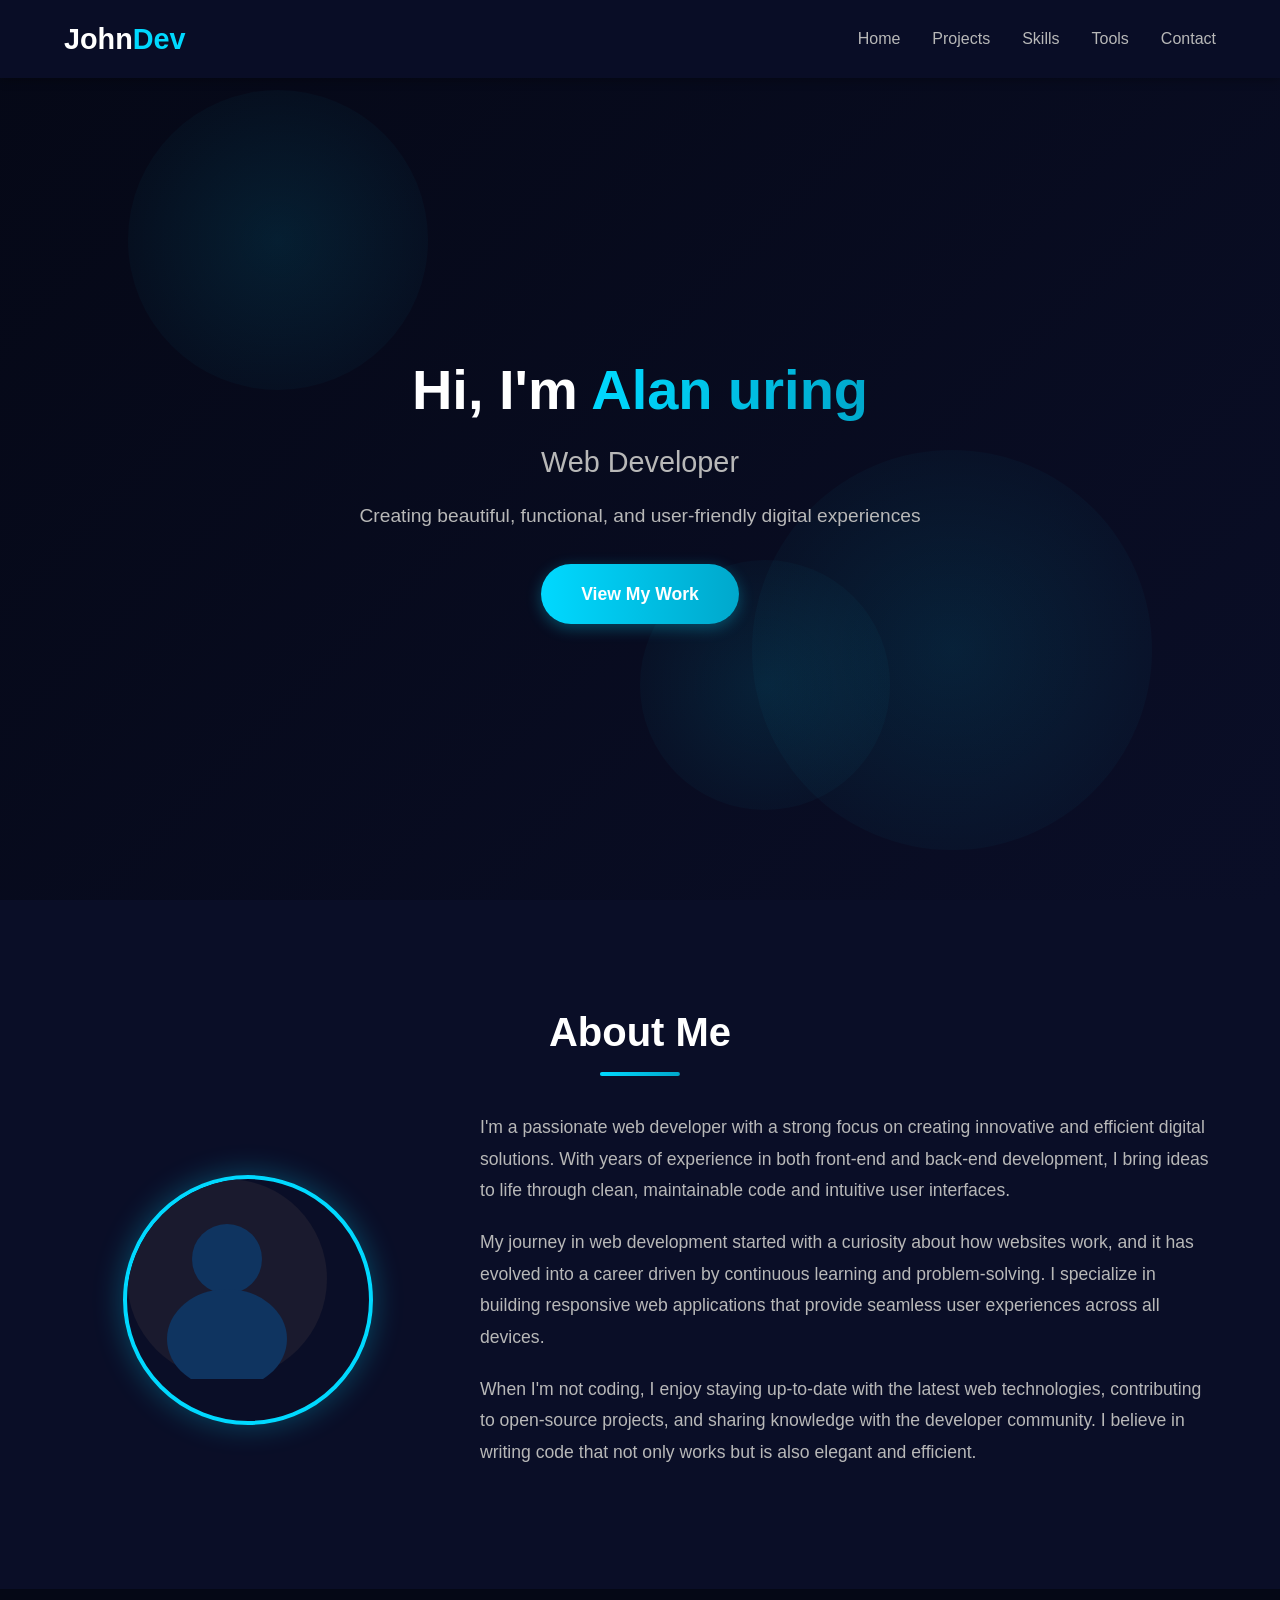
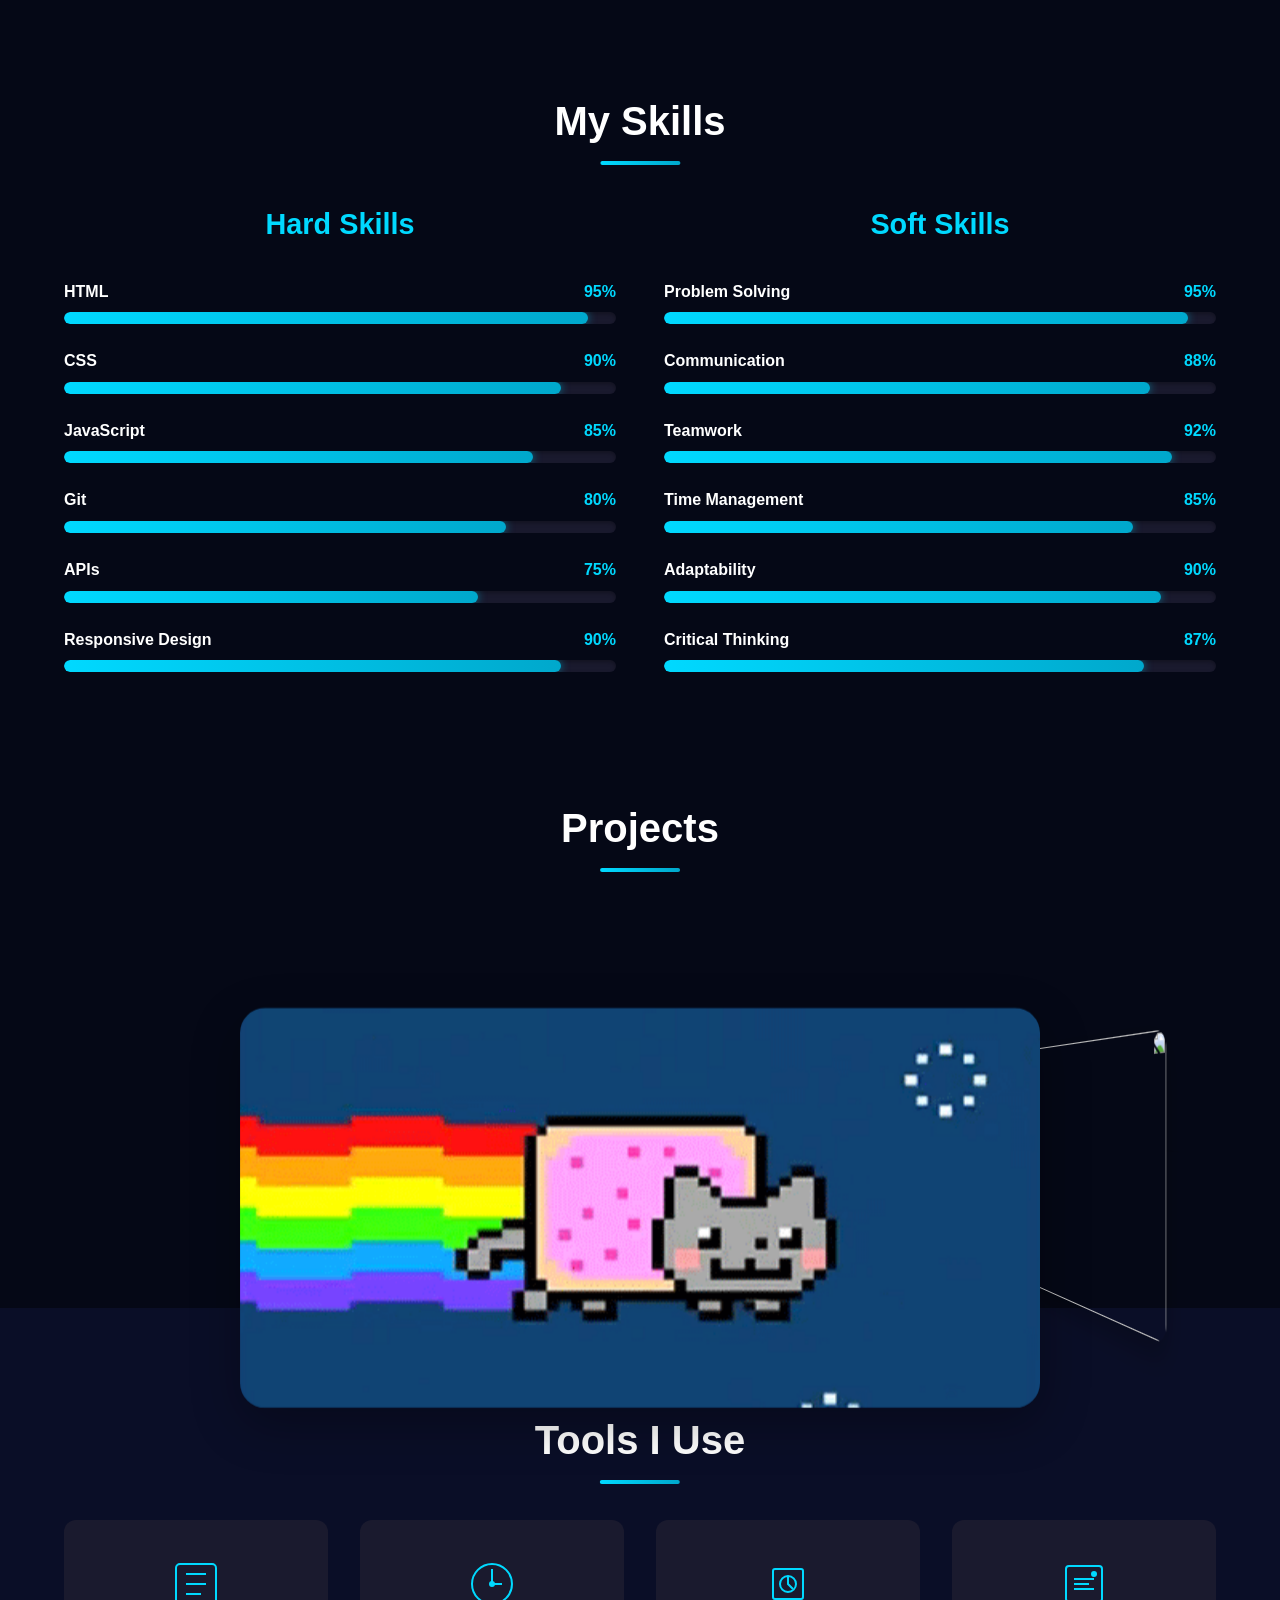
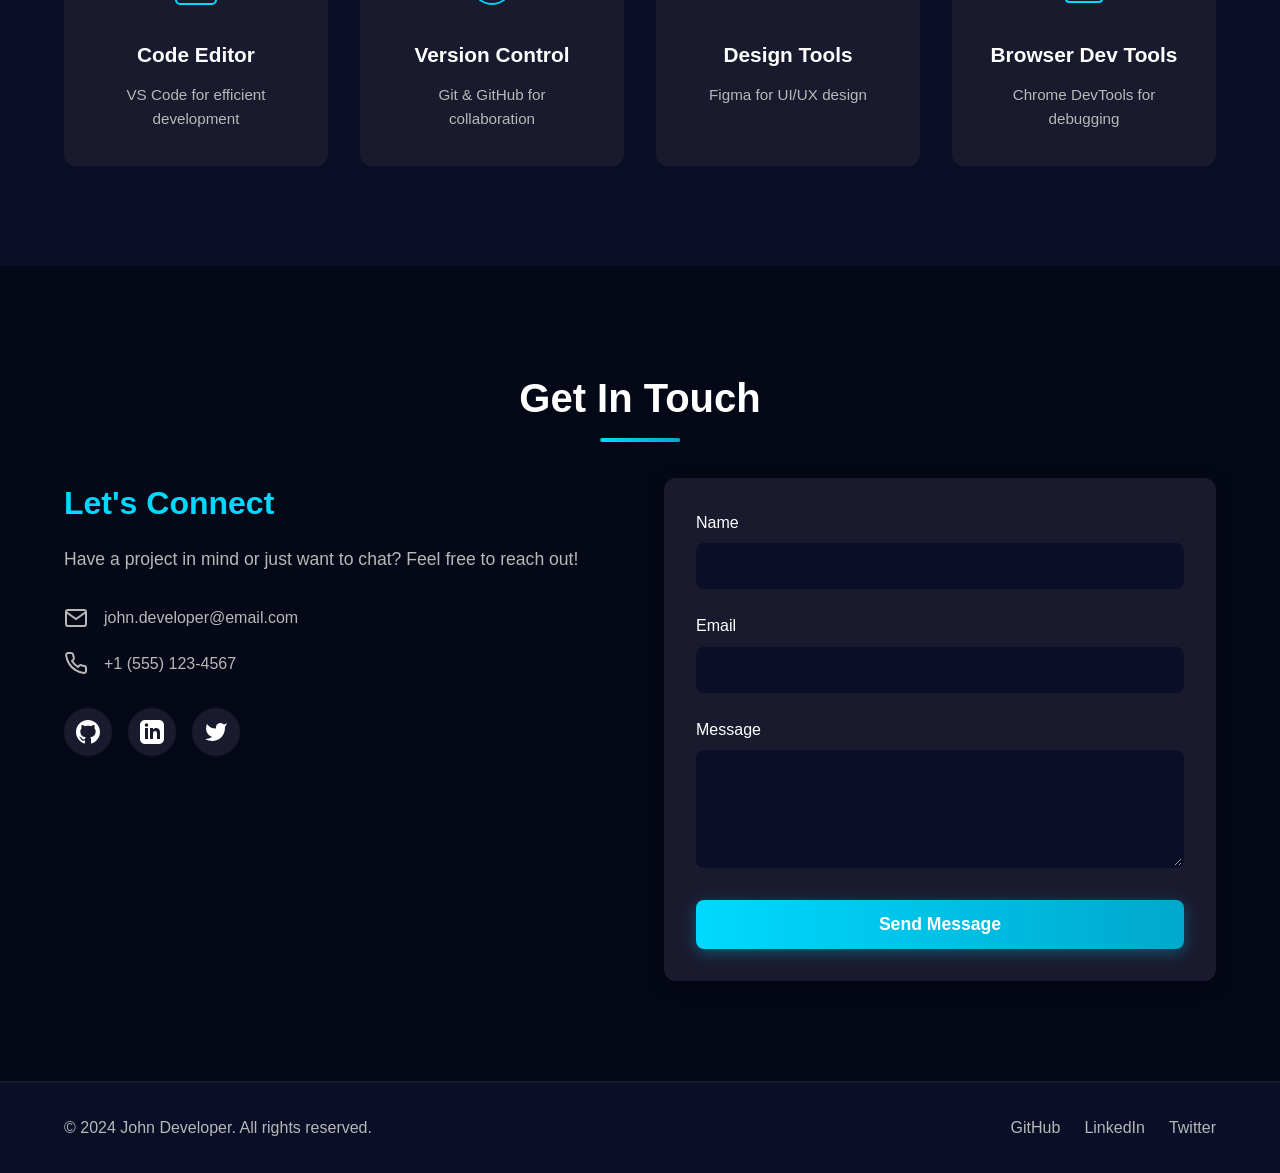
==== index.html @ 36e9c0d0 "delete section" ====
<!doctype html>
<html lang="en">
  <head>
    <meta charset="UTF-8" />
    <link rel="icon" type="image/svg+xml" href="/vite.svg" />
    <meta name="viewport" content="width=device-width, initial-scale=1.0" />
    <title>John Developer - Portfolio</title>
    <link rel="stylesheet" href="style.css" />
    <meta
      property="og:image"
      content="https://bolt.new/static/og_default.png"
    />
    <meta name="twitter:card" content="summary_large_image" />
    <meta
      name="twitter:image"
      content="https://bolt.new/static/og_default.png"
    />
  </head>
  <body>
    <!-- Navigation Bar -->
    <nav class="navbar" id="navbar">
      <div class="nav-container">
        <div class="logo">
          <a href="#home">John<span>Dev</span></a>
        </div>
        <ul class="nav-menu">
          <li><a href="#home" class="nav-link">Home</a></li>
          <li><a href="#about" class="nav-link">Projects</a></li>
          <li><a href="#skills" class="nav-link">Skills</a></li>
          <li><a href="#tools" class="nav-link">Tools</a></li>
          <li><a href="#contact" class="nav-link">Contact</a></li>
        </ul>
        <div class="hamburger">
          <span></span>
          <span></span>
          <span></span>
        </div>
      </div>
    </nav>

    <!-- Hero Section -->
    <section id="home" class="hero">
      <div class="hero-container">
        <div class="hero-content">
          <h1 class="hero-title">
            Hi, I'm <span class="highlight">Alan uring</span>
          </h1>
          <p class="hero-subtitle">Web Developer</p>
          <p class="hero-description">
            Creating beautiful, functional, and user-friendly digital
            experiences
          </p>
          <a href="#skills" class="cta-button">View My Work</a>
        </div>
      </div>
      <div class="animated-bg">
        <div class="circle circle-1"></div>
        <div class="circle circle-2"></div>
        <div class="circle circle-3"></div>
      </div>
    </section>

    <!-- About Me Section -->
    <section id="about" class="about">
      <div class="container">
        <h2 class="section-title">About Me</h2>
        <div class="about-content">
          <div class="about-image">
            <div class="image-placeholder">
              <svg
                width="200"
                height="200"
                viewBox="0 0 200 200"
                fill="none"
                xmlns="http://www.w3.org/2000/svg"
              >
                <circle cx="100" cy="100" r="100" fill="#1a1a2e" />
                <circle cx="100" cy="80" r="35" fill="#0f3460" />
                <ellipse cx="100" cy="160" rx="60" ry="50" fill="#0f3460" />
              </svg>
            </div>
          </div>
          <div class="about-text">
            <p>
              I'm a passionate web developer with a strong focus on creating
              innovative and efficient digital solutions. With years of
              experience in both front-end and back-end development, I bring
              ideas to life through clean, maintainable code and intuitive user
              interfaces.
            </p>
            <p>
              My journey in web development started with a curiosity about how
              websites work, and it has evolved into a career driven by
              continuous learning and problem-solving. I specialize in building
              responsive web applications that provide seamless user experiences
              across all devices.
            </p>
            <p>
              When I'm not coding, I enjoy staying up-to-date with the latest
              web technologies, contributing to open-source projects, and
              sharing knowledge with the developer community. I believe in
              writing code that not only works but is also elegant and
              efficient.
            </p>
          </div>
        </div>
      </div>
    </section>

    <!-- Skills Section -->
    <section id="skills" class="skills">
      <div class="container">
        <h2 class="section-title">My Skills</h2>

        <div class="skills-grid">
          <!-- Hard Skills -->
          <div class="skills-category">
            <h3 class="category-title">Hard Skills</h3>
            <div class="skill-item">
              <div class="skill-header">
                <span class="skill-name">HTML</span>
                <span class="skill-percentage">95%</span>
              </div>
              <div class="skill-bar">
                <div class="skill-progress" data-progress="95"></div>
              </div>
            </div>
            <div class="skill-item">
              <div class="skill-header">
                <span class="skill-name">CSS</span>
                <span class="skill-percentage">90%</span>
              </div>
              <div class="skill-bar">
                <div class="skill-progress" data-progress="90"></div>
              </div>
            </div>
            <div class="skill-item">
              <div class="skill-header">
                <span class="skill-name">JavaScript</span>
                <span class="skill-percentage">85%</span>
              </div>
              <div class="skill-bar">
                <div class="skill-progress" data-progress="85"></div>
              </div>
            </div>
            <div class="skill-item">
              <div class="skill-header">
                <span class="skill-name">Git</span>
                <span class="skill-percentage">80%</span>
              </div>
              <div class="skill-bar">
                <div class="skill-progress" data-progress="80"></div>
              </div>
            </div>
            <div class="skill-item">
              <div class="skill-header">
                <span class="skill-name">APIs</span>
                <span class="skill-percentage">75%</span>
              </div>
              <div class="skill-bar">
                <div class="skill-progress" data-progress="75"></div>
              </div>
            </div>
            <div class="skill-item">
              <div class="skill-header">
                <span class="skill-name">Responsive Design</span>
                <span class="skill-percentage">90%</span>
              </div>
              <div class="skill-bar">
                <div class="skill-progress" data-progress="90"></div>
              </div>
            </div>
          </div>

          <!-- Soft Skills -->
          <div class="skills-category">
            <h3 class="category-title">Soft Skills</h3>
            <div class="skill-item">
              <div class="skill-header">
                <span class="skill-name">Problem Solving</span>
                <span class="skill-percentage">95%</span>
              </div>
              <div class="skill-bar">
                <div class="skill-progress" data-progress="95"></div>
              </div>
            </div>
            <div class="skill-item">
              <div class="skill-header">
                <span class="skill-name">Communication</span>
                <span class="skill-percentage">88%</span>
              </div>
              <div class="skill-bar">
                <div class="skill-progress" data-progress="88"></div>
              </div>
            </div>
            <div class="skill-item">
              <div class="skill-header">
                <span class="skill-name">Teamwork</span>
                <span class="skill-percentage">92%</span>
              </div>
              <div class="skill-bar">
                <div class="skill-progress" data-progress="92"></div>
              </div>
            </div>
            <div class="skill-item">
              <div class="skill-header">
                <span class="skill-name">Time Management</span>
                <span class="skill-percentage">85%</span>
              </div>
              <div class="skill-bar">
                <div class="skill-progress" data-progress="85"></div>
              </div>
            </div>
            <div class="skill-item">
              <div class="skill-header">
                <span class="skill-name">Adaptability</span>
                <span class="skill-percentage">90%</span>
              </div>
              <div class="skill-bar">
                <div class="skill-progress" data-progress="90"></div>
              </div>
            </div>
            <div class="skill-item">
              <div class="skill-header">
                <span class="skill-name">Critical Thinking</span>
                <span class="skill-percentage">87%</span>
              </div>
              <div class="skill-bar">
                <div class="skill-progress" data-progress="87"></div>
              </div>
            </div>
          </div>
        </div>
      </div>
    </section>

    <!-- Projects -->
    <h1 class="section-title">Projects</h1>

      <div class="slider-container">
        <div class="slider">
          <div class="slide">
            <img src="./gifs/nyan-cat.gif" alt="">
          </div>
          <div class="slide">
            <a href="./projects/asana/index.html">
              <img src="./gifs/project_2.gif" alt="">
            </a>

          </div>
        </div>
      </div>

    <!-- Tools Section -->
    <section id="tools" class="tools">
      <div class="container">
        <h2 class="section-title">Tools I Use</h2>
        <div class="tools-grid">
          <div class="tool-card">
            <div class="tool-icon">
              <svg
                width="60"
                height="60"
                viewBox="0 0 60 60"
                fill="none"
                xmlns="http://www.w3.org/2000/svg"
              >
                <rect
                  x="10"
                  y="10"
                  width="40"
                  height="40"
                  rx="4"
                  stroke="currentColor"
                  stroke-width="2"
                />
                <path
                  d="M20 20h20M20 30h20M20 40h15"
                  stroke="currentColor"
                  stroke-width="2"
                />
              </svg>
            </div>
            <h3 class="tool-name">Code Editor</h3>
            <p class="tool-description">VS Code for efficient development</p>
          </div>

          <div class="tool-card">
            <div class="tool-icon">
              <svg
                width="60"
                height="60"
                viewBox="0 0 60 60"
                fill="none"
                xmlns="http://www.w3.org/2000/svg"
              >
                <circle
                  cx="30"
                  cy="30"
                  r="20"
                  stroke="currentColor"
                  stroke-width="2"
                />
                <path
                  d="M30 15 L30 30 L40 30"
                  stroke="currentColor"
                  stroke-width="2"
                />
                <circle cx="30" cy="30" r="3" fill="currentColor" />
              </svg>
            </div>
            <h3 class="tool-name">Version Control</h3>
            <p class="tool-description">Git & GitHub for collaboration</p>
          </div>

          <div class="tool-card">
            <div class="tool-icon">
              <svg
                width="60"
                height="60"
                viewBox="0 0 60 60"
                fill="none"
                xmlns="http://www.w3.org/2000/svg"
              >
                <rect
                  x="15"
                  y="15"
                  width="30"
                  height="30"
                  rx="2"
                  stroke="currentColor"
                  stroke-width="2"
                />
                <circle
                  cx="30"
                  cy="30"
                  r="8"
                  stroke="currentColor"
                  stroke-width="2"
                />
                <path
                  d="M30 22 L30 30 L35 35"
                  stroke="currentColor"
                  stroke-width="2"
                />
              </svg>
            </div>
            <h3 class="tool-name">Design Tools</h3>
            <p class="tool-description">Figma for UI/UX design</p>
          </div>

          <div class="tool-card">
            <div class="tool-icon">
              <svg
                width="60"
                height="60"
                viewBox="0 0 60 60"
                fill="none"
                xmlns="http://www.w3.org/2000/svg"
              >
                <rect
                  x="12"
                  y="12"
                  width="36"
                  height="36"
                  rx="3"
                  stroke="currentColor"
                  stroke-width="2"
                />
                <path
                  d="M20 25h20M20 30h15M20 35h20"
                  stroke="currentColor"
                  stroke-width="2"
                />
                <circle cx="40" cy="20" r="3" fill="currentColor" />
              </svg>
            </div>
            <h3 class="tool-name">Browser Dev Tools</h3>
            <p class="tool-description">Chrome DevTools for debugging</p>
          </div>
        </div>
      </div>
    </section>

    <!-- Contact Section -->
    <section id="contact" class="contact">
      <div class="container">
        <h2 class="section-title">Get In Touch</h2>
        <div class="contact-content">
          <div class="contact-info">
            <h3>Let's Connect</h3>
            <p>
              Have a project in mind or just want to chat? Feel free to reach
              out!
            </p>
            <div class="contact-details">
              <div class="contact-item">
                <svg
                  width="24"
                  height="24"
                  viewBox="0 0 24 24"
                  fill="none"
                  stroke="currentColor"
                  stroke-width="2"
                >
                  <path
                    d="M4 4h16c1.1 0 2 .9 2 2v12c0 1.1-.9 2-2 2H4c-1.1 0-2-.9-2-2V6c0-1.1.9-2 2-2z"
                  />
                  <polyline points="22,6 12,13 2,6" />
                </svg>
                <span>john.developer@email.com</span>
              </div>
              <div class="contact-item">
                <svg
                  width="24"
                  height="24"
                  viewBox="0 0 24 24"
                  fill="none"
                  stroke="currentColor"
                  stroke-width="2"
                >
                  <path
                    d="M22 16.92v3a2 2 0 0 1-2.18 2 19.79 19.79 0 0 1-8.63-3.07 19.5 19.5 0 0 1-6-6 19.79 19.79 0 0 1-3.07-8.67A2 2 0 0 1 4.11 2h3a2 2 0 0 1 2 1.72 12.84 12.84 0 0 0 .7 2.81 2 2 0 0 1-.45 2.11L8.09 9.91a16 16 0 0 0 6 6l1.27-1.27a2 2 0 0 1 2.11-.45 12.84 12.84 0 0 0 2.81.7A2 2 0 0 1 22 16.92z"
                  />
                </svg>
                <span>+1 (555) 123-4567</span>
              </div>
            </div>
            <div class="social-links">
              <a href="#" class="social-link" aria-label="GitHub">
                <svg
                  width="24"
                  height="24"
                  viewBox="0 0 24 24"
                  fill="currentColor"
                >
                  <path
                    d="M12 0c-6.626 0-12 5.373-12 12 0 5.302 3.438 9.8 8.207 11.387.599.111.793-.261.793-.577v-2.234c-3.338.726-4.033-1.416-4.033-1.416-.546-1.387-1.333-1.756-1.333-1.756-1.089-.745.083-.729.083-.729 1.205.084 1.839 1.237 1.839 1.237 1.07 1.834 2.807 1.304 3.492.997.107-.775.418-1.305.762-1.604-2.665-.305-5.467-1.334-5.467-5.931 0-1.311.469-2.381 1.236-3.221-.124-.303-.535-1.524.117-3.176 0 0 1.008-.322 3.301 1.23.957-.266 1.983-.399 3.003-.404 1.02.005 2.047.138 3.006.404 2.291-1.552 3.297-1.23 3.297-1.23.653 1.653.242 2.874.118 3.176.77.84 1.235 1.911 1.235 3.221 0 4.609-2.807 5.624-5.479 5.921.43.372.823 1.102.823 2.222v3.293c0 .319.192.694.801.576 4.765-1.589 8.199-6.086 8.199-11.386 0-6.627-5.373-12-12-12z"
                  />
                </svg>
              </a>
              <a href="#" class="social-link" aria-label="LinkedIn">
                <svg
                  width="24"
                  height="24"
                  viewBox="0 0 24 24"
                  fill="currentColor"
                >
                  <path
                    d="M19 0h-14c-2.761 0-5 2.239-5 5v14c0 2.761 2.239 5 5 5h14c2.762 0 5-2.239 5-5v-14c0-2.761-2.238-5-5-5zm-11 19h-3v-11h3v11zm-1.5-12.268c-.966 0-1.75-.79-1.75-1.764s.784-1.764 1.75-1.764 1.75.79 1.75 1.764-.783 1.764-1.75 1.764zm13.5 12.268h-3v-5.604c0-3.368-4-3.113-4 0v5.604h-3v-11h3v1.765c1.396-2.586 7-2.777 7 2.476v6.759z"
                  />
                </svg>
              </a>
              <a href="#" class="social-link" aria-label="Twitter">
                <svg
                  width="24"
                  height="24"
                  viewBox="0 0 24 24"
                  fill="currentColor"
                >
                  <path
                    d="M23 3a10.9 10.9 0 01-3.14 1.53 4.48 4.48 0 00-7.86 3v1A10.66 10.66 0 013 4s-4 9 5 13a11.64 11.64 0 01-7 2c9 5 20 0 20-11.5a4.5 4.5 0 00-.08-.83A7.72 7.72 0 0023 3z"
                  />
                </svg>
              </a>
            </div>
          </div>

          <form class="contact-form" id="contactForm">
            <div class="form-group">
              <label for="name">Name</label>
              <input type="text" id="name" name="name" required />
            </div>
            <div class="form-group">
              <label for="email">Email</label>
              <input type="email" id="email" name="email" required />
            </div>
            <div class="form-group">
              <label for="message">Message</label>
              <textarea
                id="message"
                name="message"
                rows="5"
                required
              ></textarea>
            </div>
            <button type="submit" class="submit-button">Send Message</button>
            <div class="form-message" id="formMessage"></div>
          </form>
        </div>
      </div>
    </section>

    <!-- Footer -->
    <footer class="footer">
      <div class="container">
        <div class="footer-content">
          <p class="copyright">
            &copy; 2024 John Developer. All rights reserved.
          </p>
          <div class="footer-links">
            <a href="#" class="footer-link">GitHub</a>
            <a href="#" class="footer-link">LinkedIn</a>
            <a href="#" class="footer-link">Twitter</a>
          </div>
        </div>
      </div>
    </footer>

    <script type="module" src="./main.js"></script>
  </body>
</html>
---- style.css ----
/* CSS Variables for consistent theming */
:root {
  --primary-color: #00d9ff;
  --secondary-color: #00a8cc;
  --accent-color: #0bc9de;
  --bg-dark: #0a0e27;
  --bg-darker: #050816;
  --bg-light: #1a1a2e;
  --text-primary: #ffffff;
  --text-secondary: #b8b8b8;
  --transition: all 0.3s ease;
}

/* Global Reset and Base Styles */
* {
  margin: 0;
  padding: 0;
  box-sizing: border-box;
}

html {
  scroll-behavior: smooth;
}

body {
  font-family: 'Segoe UI', Tahoma, Geneva, Verdana, sans-serif;
  line-height: 1.6;
  color: var(--text-primary);
  background-color: var(--bg-darker);
  overflow-x: hidden;
}

/* Container for consistent width */
.container {
  max-width: 1200px;
  margin: 0 auto;
  padding: 0 24px;
}

/* Section Title Styling */
.section-title {
  font-size: 2.5rem;
  text-align: center;
  margin-bottom: 48px;
  color: var(--text-primary);
  position: relative;
  display: inline-block;
  left: 50%;
  transform: translateX(-50%);
}

.section-title::after {
  content: '';
  position: absolute;
  bottom: -12px;
  left: 50%;
  transform: translateX(-50%);
  width: 80px;
  height: 4px;
  background: linear-gradient(90deg, var(--primary-color), var(--secondary-color));
  border-radius: 2px;
}

/* Navigation Bar */
.navbar {
  position: fixed;
  top: 0;
  width: 100%;
  background-color: rgba(10, 14, 39, 0.95);
  backdrop-filter: blur(10px);
  z-index: 1000;
  padding: 16px 0;
  transition: var(--transition);
  box-shadow: 0 2px 10px rgba(0, 0, 0, 0.3);
}

.nav-container {
  max-width: 1200px;
  margin: 0 auto;
  padding: 0 24px;
  display: flex;
  justify-content: space-between;
  align-items: center;
}

.logo a {
  font-size: 1.8rem;
  font-weight: 700;
  color: var(--text-primary);
  text-decoration: none;
  transition: var(--transition);
}

.logo span {
  color: var(--primary-color);
}

.logo a:hover {
  color: var(--primary-color);
}

.nav-menu {
  display: flex;
  list-style: none;
  gap: 32px;
}

.nav-link {
  color: var(--text-secondary);
  text-decoration: none;
  font-weight: 500;
  transition: var(--transition);
  position: relative;
}

.nav-link::after {
  content: '';
  position: absolute;
  bottom: -4px;
  left: 0;
  width: 0;
  height: 2px;
  background: var(--primary-color);
  transition: width 0.3s ease;
}

.nav-link:hover {
  color: var(--primary-color);
}

.nav-link:hover::after {
  width: 100%;
}

/* Hamburger Menu */
.hamburger {
  display: none;
  flex-direction: column;
  cursor: pointer;
  gap: 4px;
}

.hamburger span {
  width: 25px;
  height: 3px;
  background: var(--text-primary);
  transition: var(--transition);
  border-radius: 2px;
}

/* Hero Section */
.hero {
  min-height: 100vh;
  display: flex;
  align-items: center;
  justify-content: center;
  position: relative;
  overflow: hidden;
  background: linear-gradient(135deg, var(--bg-darker) 0%, var(--bg-dark) 100%);
  padding-top: 80px;
}

.hero-container {
  max-width: 1200px;
  margin: 0 auto;
  padding: 0 24px;
  position: relative;
  z-index: 2;
}

.hero-content {
  text-align: center;
  animation: fadeInUp 1s ease;
}

.hero-title {
  font-size: 3.5rem;
  margin-bottom: 16px;
  font-weight: 700;
  line-height: 1.2;
}

.highlight {
  background: linear-gradient(90deg, var(--primary-color), var(--secondary-color));
  -webkit-background-clip: text;
  -webkit-text-fill-color: transparent;
  background-clip: text;
}

.hero-subtitle {
  font-size: 1.8rem;
  color: var(--text-secondary);
  margin-bottom: 16px;
  font-weight: 400;
}

.hero-description {
  font-size: 1.2rem;
  color: var(--text-secondary);
  margin-bottom: 32px;
  max-width: 600px;
  margin-left: auto;
  margin-right: auto;
}

.cta-button {
  display: inline-block;
  padding: 16px 40px;
  background: linear-gradient(90deg, var(--primary-color), var(--secondary-color));
  color: var(--text-primary);
  text-decoration: none;
  border-radius: 50px;
  font-weight: 600;
  font-size: 1.1rem;
  transition: var(--transition);
  box-shadow: 0 4px 15px rgba(0, 217, 255, 0.3);
}

.cta-button:hover {
  transform: translateY(-3px);
  box-shadow: 0 6px 20px rgba(0, 217, 255, 0.5);
}

/* Animated Background Circles */
.animated-bg {
  position: absolute;
  width: 100%;
  height: 100%;
  top: 0;
  left: 0;
  z-index: 1;
  overflow: hidden;
}

.circle {
  position: absolute;
  border-radius: 50%;
  background: radial-gradient(circle, rgba(0, 217, 255, 0.1), transparent);
  animation: float 20s infinite;
}

.circle-1 {
  width: 300px;
  height: 300px;
  top: 10%;
  left: 10%;
  animation-delay: 0s;
}

.circle-2 {
  width: 400px;
  height: 400px;
  top: 50%;
  right: 10%;
  animation-delay: 5s;
}

.circle-3 {
  width: 250px;
  height: 250px;
  bottom: 10%;
  left: 50%;
  animation-delay: 10s;
}

@keyframes float {
  0%, 100% {
    transform: translate(0, 0) scale(1);
  }
  33% {
    transform: translate(30px, -30px) scale(1.1);
  }
  66% {
    transform: translate(-20px, 20px) scale(0.9);
  }
}

@keyframes fadeInUp {
  from {
    opacity: 0;
    transform: translateY(30px);
  }
  to {
    opacity: 1;
    transform: translateY(0);
  }
}

/* About Section */
.about {
  padding: 100px 0;
  background-color: var(--bg-dark);
}

.about-content {
  display: grid;
  grid-template-columns: 1fr 2fr;
  gap: 48px;
  align-items: center;
}

.about-image {
  display: flex;
  justify-content: center;
}

.image-placeholder {
  width: 250px;
  height: 250px;
  border-radius: 50%;
  overflow: hidden;
  border: 4px solid var(--primary-color);
  box-shadow: 0 0 30px rgba(0, 217, 255, 0.3);
  transition: var(--transition);
}

.image-placeholder:hover {
  transform: scale(1.05);
  box-shadow: 0 0 40px rgba(0, 217, 255, 0.5);
}

.about-text p {
  margin-bottom: 20px;
  font-size: 1.1rem;
  color: var(--text-secondary);
  line-height: 1.8;
}

/* Skills Section */
.skills {
  padding: 100px 0;
  background-color: var(--bg-darker);
}

.skills-grid {
  display: grid;
  grid-template-columns: repeat(2, 1fr);
  gap: 48px;
}

.category-title {
  font-size: 1.8rem;
  margin-bottom: 32px;
  color: var(--primary-color);
  text-align: center;
}

.skill-item {
  margin-bottom: 24px;
}

.skill-header {
  display: flex;
  justify-content: space-between;
  margin-bottom: 8px;
}

.skill-name {
  font-weight: 600;
  color: var(--text-primary);
}

.skill-percentage {
  color: var(--primary-color);
  font-weight: 600;
}

.skill-bar {
  width: 100%;
  height: 12px;
  background-color: var(--bg-light);
  border-radius: 10px;
  overflow: hidden;
  box-shadow: inset 0 2px 4px rgba(0, 0, 0, 0.3);
}

.skill-progress {
  height: 100%;
  background: linear-gradient(90deg, var(--primary-color), var(--secondary-color));
  border-radius: 10px;
  width: 0;
  transition: width 1.5s ease;
  box-shadow: 0 0 10px rgba(0, 217, 255, 0.5);
}

/* Tools Section */
.tools {
  padding: 100px 0;
  background-color: var(--bg-dark);
}

.tools-grid {
  display: grid;
  grid-template-columns: repeat(auto-fit, minmax(250px, 1fr));
  gap: 32px;
}

.tool-card {
  background-color: var(--bg-light);
  padding: 32px;
  border-radius: 12px;
  text-align: center;
  transition: var(--transition);
  border: 2px solid transparent;
  cursor: pointer;
}

.tool-card:hover {
  transform: translateY(-10px);
  border-color: var(--primary-color);
  box-shadow: 0 10px 30px rgba(0, 217, 255, 0.3);
}

.tool-icon {
  color: var(--primary-color);
  margin-bottom: 16px;
  transition: var(--transition);
}

.tool-card:hover .tool-icon {
  transform: scale(1.2);
}

.tool-name {
  font-size: 1.3rem;
  margin-bottom: 12px;
  color: var(--text-primary);
}

.tool-description {
  color: var(--text-secondary);
  font-size: 0.95rem;
}

/* Contact Section */
.contact {
  padding: 100px 0;
  background-color: var(--bg-darker);
}

.contact-content {
  display: grid;
  grid-template-columns: 1fr 1fr;
  gap: 48px;
}

.contact-info h3 {
  font-size: 2rem;
  margin-bottom: 16px;
  color: var(--primary-color);
}

.contact-info > p {
  color: var(--text-secondary);
  margin-bottom: 32px;
  font-size: 1.1rem;
}

.contact-details {
  margin-bottom: 32px;
}

.contact-item {
  display: flex;
  align-items: center;
  gap: 16px;
  margin-bottom: 20px;
  color: var(--text-secondary);
}

.contact-item svg {
  flex-shrink: 0;
}

.social-links {
  display: flex;
  gap: 16px;
}

.social-link {
  width: 48px;
  height: 48px;
  border-radius: 50%;
  background-color: var(--bg-light);
  display: flex;
  align-items: center;
  justify-content: center;
  transition: var(--transition);
  color: var(--text-primary);
}

.social-link:hover {
  background-color: var(--primary-color);
  transform: translateY(-3px);
  box-shadow: 0 5px 15px rgba(0, 217, 255, 0.4);
}

/* Contact Form */
.contact-form {
  background-color: var(--bg-light);
  padding: 32px;
  border-radius: 12px;
  box-shadow: 0 4px 20px rgba(0, 0, 0, 0.3);
}

.form-group {
  margin-bottom: 24px;
}

.form-group label {
  display: block;
  margin-bottom: 8px;
  color: var(--text-primary);
  font-weight: 500;
}

.form-group input,
.form-group textarea {
  width: 100%;
  padding: 12px 16px;
  background-color: var(--bg-dark);
  border: 2px solid transparent;
  border-radius: 8px;
  color: var(--text-primary);
  font-size: 1rem;
  font-family: inherit;
  transition: var(--transition);
}

.form-group input:focus,
.form-group textarea:focus {
  outline: none;
  border-color: var(--primary-color);
  box-shadow: 0 0 10px rgba(0, 217, 255, 0.3);
}

.submit-button {
  width: 100%;
  padding: 14px;
  background: linear-gradient(90deg, var(--primary-color), var(--secondary-color));
  color: var(--text-primary);
  border: none;
  border-radius: 8px;
  font-size: 1.1rem;
  font-weight: 600;
  cursor: pointer;
  transition: var(--transition);
  box-shadow: 0 4px 15px rgba(0, 217, 255, 0.3);
}

.submit-button:hover {
  transform: translateY(-2px);
  box-shadow: 0 6px 20px rgba(0, 217, 255, 0.5);
}

.form-message {
  margin-top: 16px;
  padding: 12px;
  border-radius: 8px;
  text-align: center;
  font-weight: 500;
  display: none;
}

.form-message.success {
  background-color: rgba(0, 255, 136, 0.1);
  color: #00ff88;
  border: 1px solid #00ff88;
  display: block;
}

.form-message.error {
  background-color: rgba(255, 68, 68, 0.1);
  color: #ff4444;
  border: 1px solid #ff4444;
  display: block;
}

/* Footer */
.footer {
  background-color: var(--bg-dark);
  padding: 32px 0;
  border-top: 2px solid var(--bg-light);
}

.footer-content {
  display: flex;
  justify-content: space-between;
  align-items: center;
  flex-wrap: wrap;
  gap: 16px;
}

.copyright {
  color: var(--text-secondary);
}

.footer-links {
  display: flex;
  gap: 24px;
}

.footer-link {
  color: var(--text-secondary);
  text-decoration: none;
  transition: var(--transition);
}

.footer-link:hover {
  color: var(--primary-color);
}

/* Scroll Animations */
.fade-in {
  opacity: 0;
  transform: translateY(30px);
  transition: opacity 0.6s ease, transform 0.6s ease;
}

.fade-in.visible {
  opacity: 1;
  transform: translateY(0);
}

/* Responsive Design */
@media (max-width: 768px) {
  .hamburger {
    display: flex;
  }

  .nav-menu {
    position: fixed;
    left: -100%;
    top: 72px;
    flex-direction: column;
    background-color: var(--bg-dark);
    width: 100%;
    text-align: center;
    transition: 0.3s;
    box-shadow: 0 10px 27px rgba(0, 0, 0, 0.5);
    padding: 24px 0;
  }

  .nav-menu.active {
    left: 0;
  }

  .hamburger.active span:nth-child(1) {
    transform: rotate(45deg) translate(5px, 5px);
  }

  .hamburger.active span:nth-child(2) {
    opacity: 0;
  }

  .hamburger.active span:nth-child(3) {
    transform: rotate(-45deg) translate(7px, -6px);
  }

  .hero-title {
    font-size: 2.5rem;
  }

  .hero-subtitle {
    font-size: 1.4rem;
  }

  .hero-description {
    font-size: 1rem;
  }

  .section-title {
    font-size: 2rem;
  }

  .about-content {
    grid-template-columns: 1fr;
    text-align: center;
  }

  .skills-grid {
    grid-template-columns: 1fr;
  }

  .contact-content {
    grid-template-columns: 1fr;
  }

  .footer-content {
    flex-direction: column;
    text-align: center;
  }

  .tools-grid {
    grid-template-columns: 1fr;
  }
}

@media (max-width: 480px) {
  .hero-title {
    font-size: 2rem;
  }

  .hero-subtitle {
    font-size: 1.2rem;
  }

  .cta-button {
    padding: 12px 32px;
    font-size: 1rem;
  }

  .section-title {
    font-size: 1.8rem;
  }

  .image-placeholder {
    width: 200px;
    height: 200px;
  }
}

/* projects */

.slider-container { 
  position: relative;
  width: 800px; 
  height: 400px;
  perspective: 1000px;
  margin: 0 auto;
  padding-top: 100px;
  z-index: 1;
}

.slider {
  position: absolute;
  width: 100%;
  height: 100%;
  transform-style: preserve-3d;
  animation: rotate 40s infinite linear;
}

.slide {
  position: absolute;
  width: 60%;
  height: 60%;
  left: 20%;
  top: 10%;
  border-radius: 15px;
  overflow: hidden;
  cursor: pointer;
  box-shadow: 0 10px 30px rgba(0, 0, 0, 0.3);
  transform-style: preserve-3d;
  transition: transform 1s;
}

.slide img {
  width: 100%;
  height: 100%;
  object-fit: cover;
}

.slide:nth-child(1) { transform: rotateY(0deg) translateZ(400px);}
.slide:nth-child(2) { transform: rotateY(90deg) translateZ(400px);}
.slide:nth-child(3) { transform: rotateY(180deg) translateZ(400px);}
.slide:nth-child(4) { transform: rotateY(270deg) translateZ(400px);}

@keyframes rotate {
  0% { transform: rotateY(0deg);}
  25% { transform: rotateY(90deg);}
  50% { transform: rotateY(180deg);}
  75% { transform: rotateY(270deg);}
  100% { transform: rotateY(360deg);}
}

.slider-container:hover .slider {
  animation-play-state: paused;
}
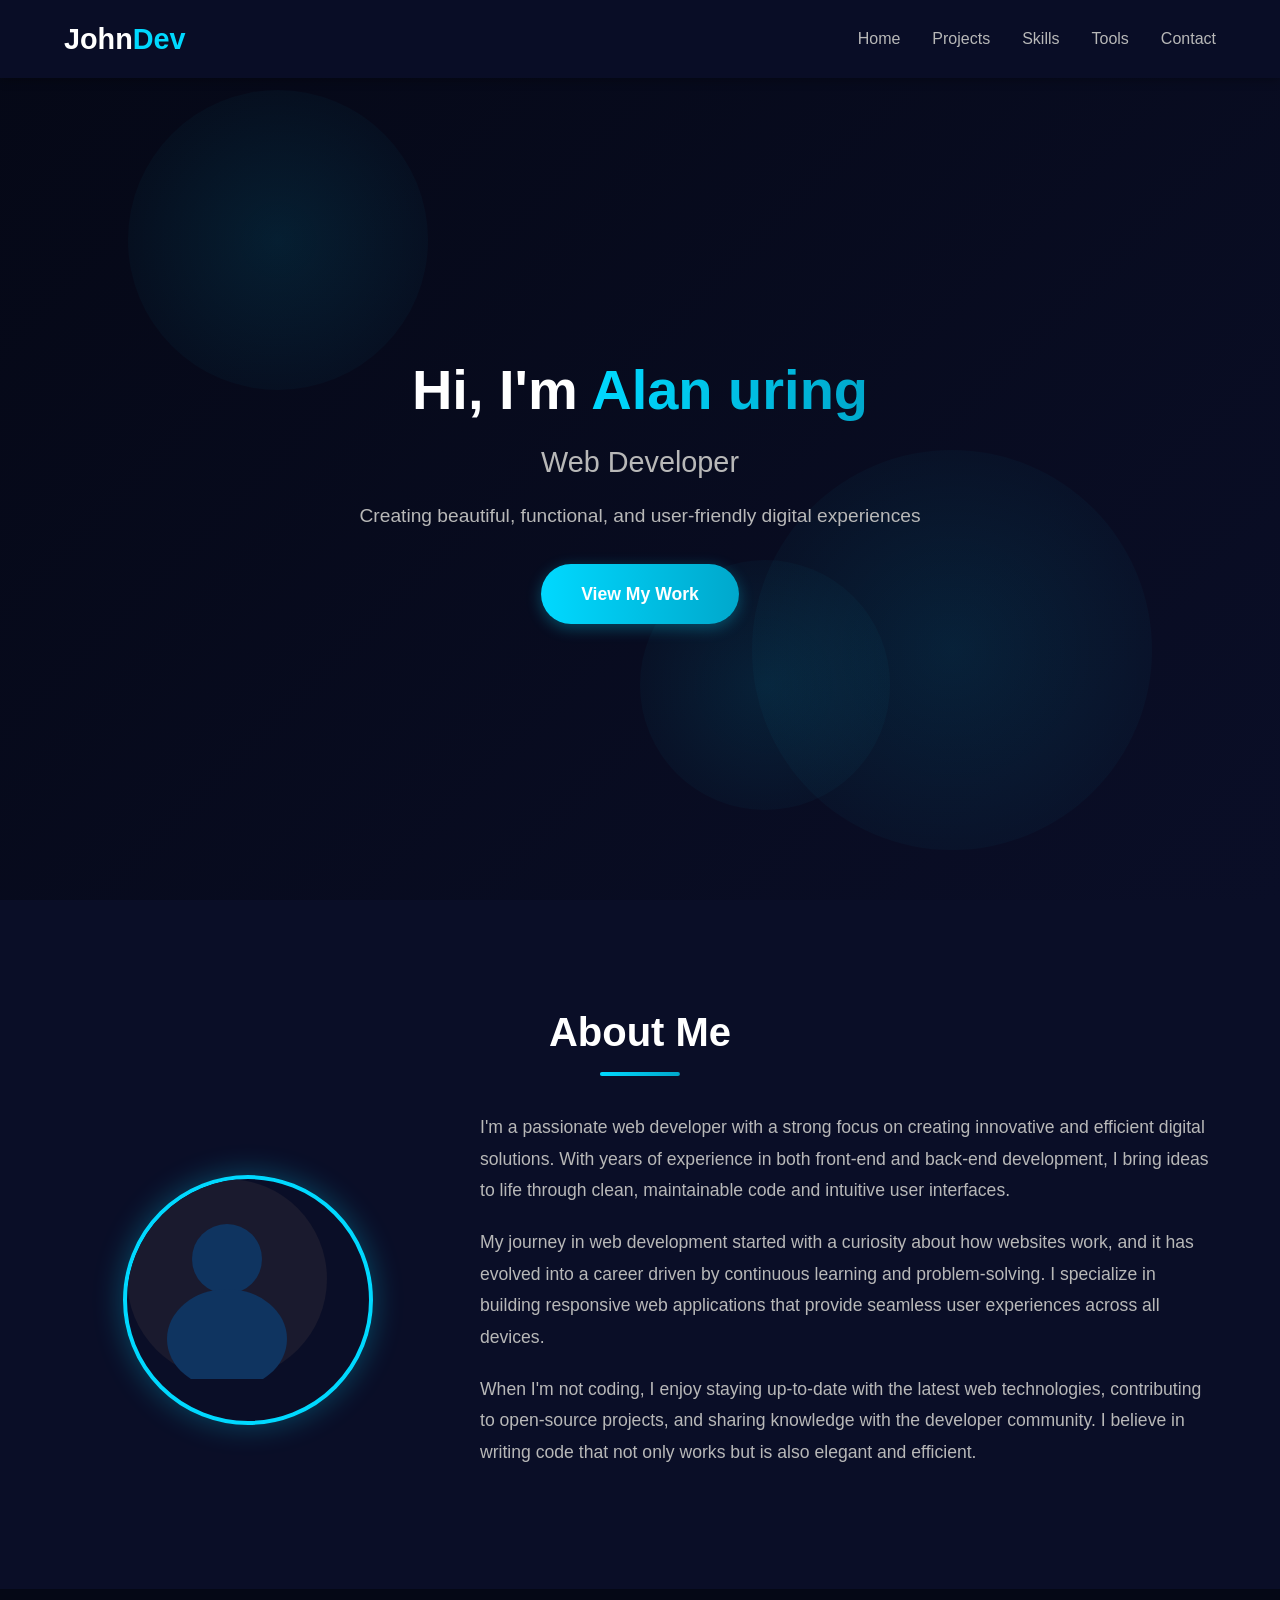
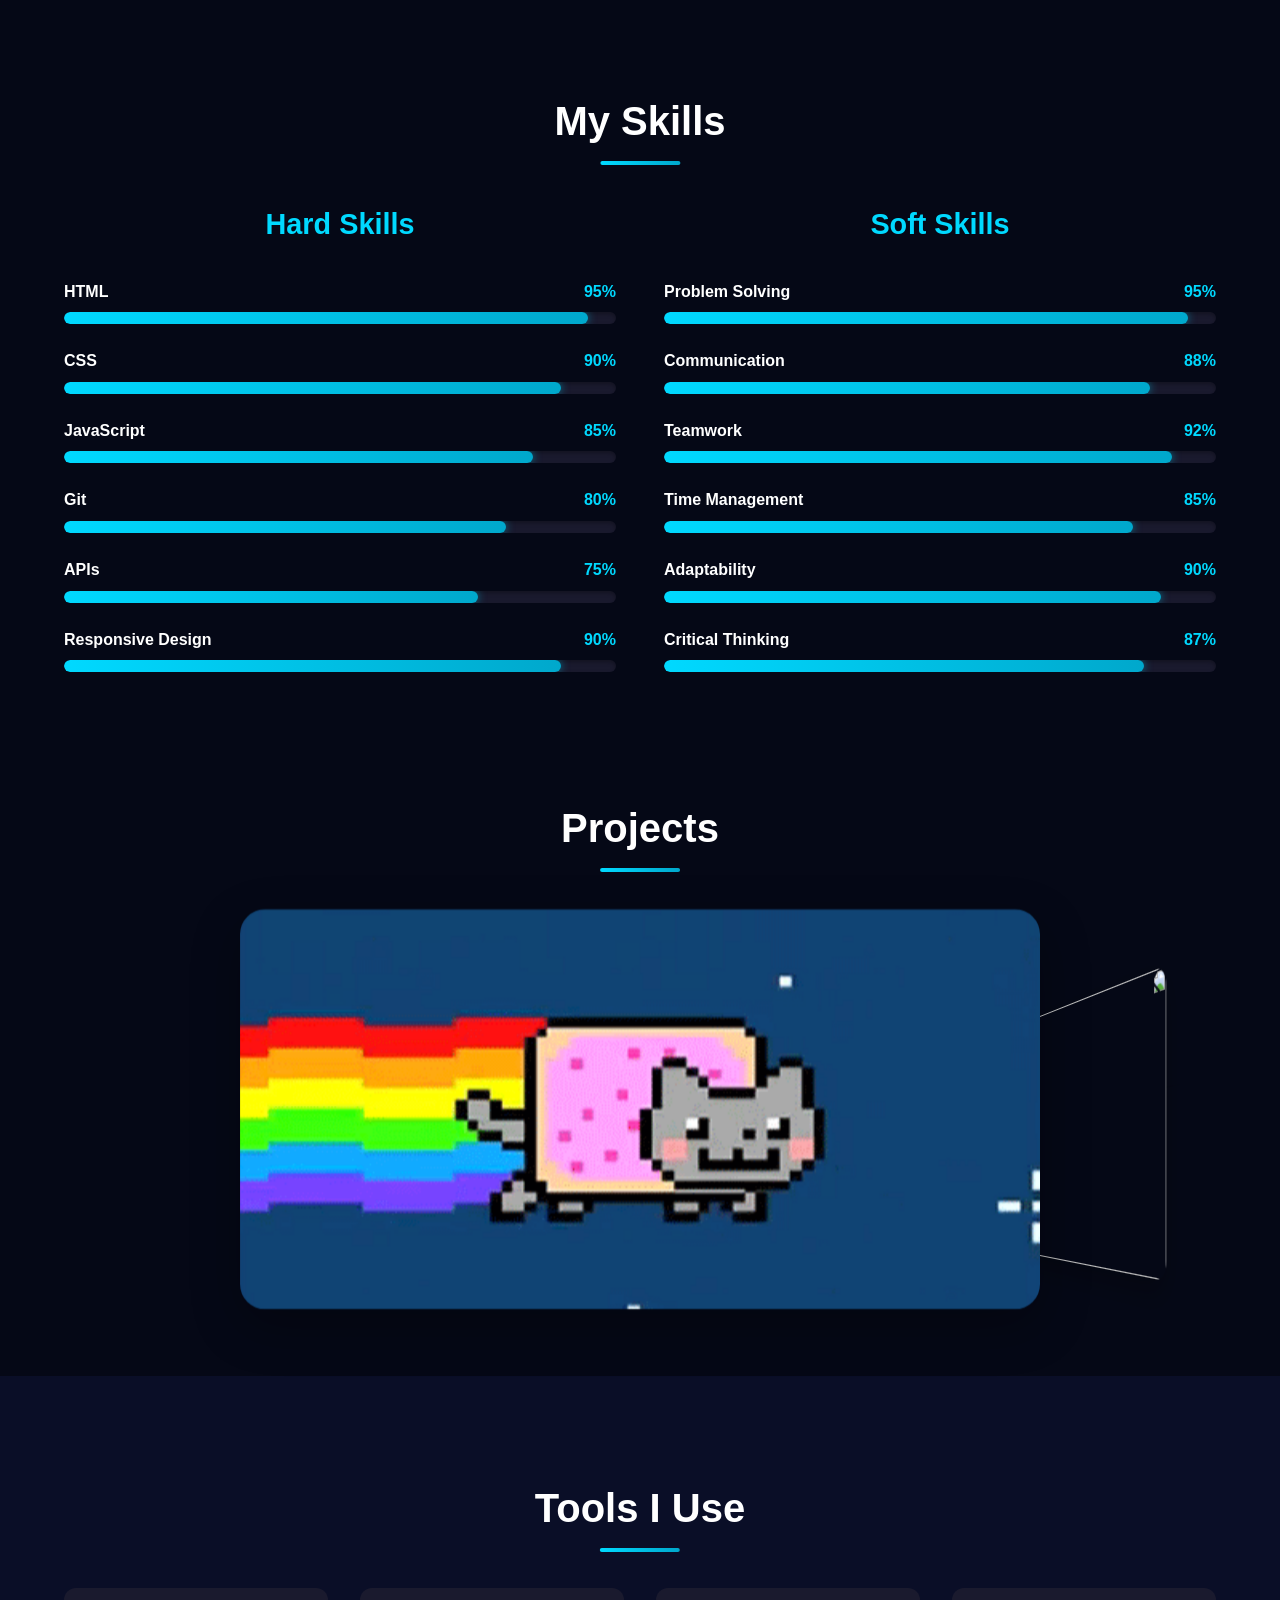
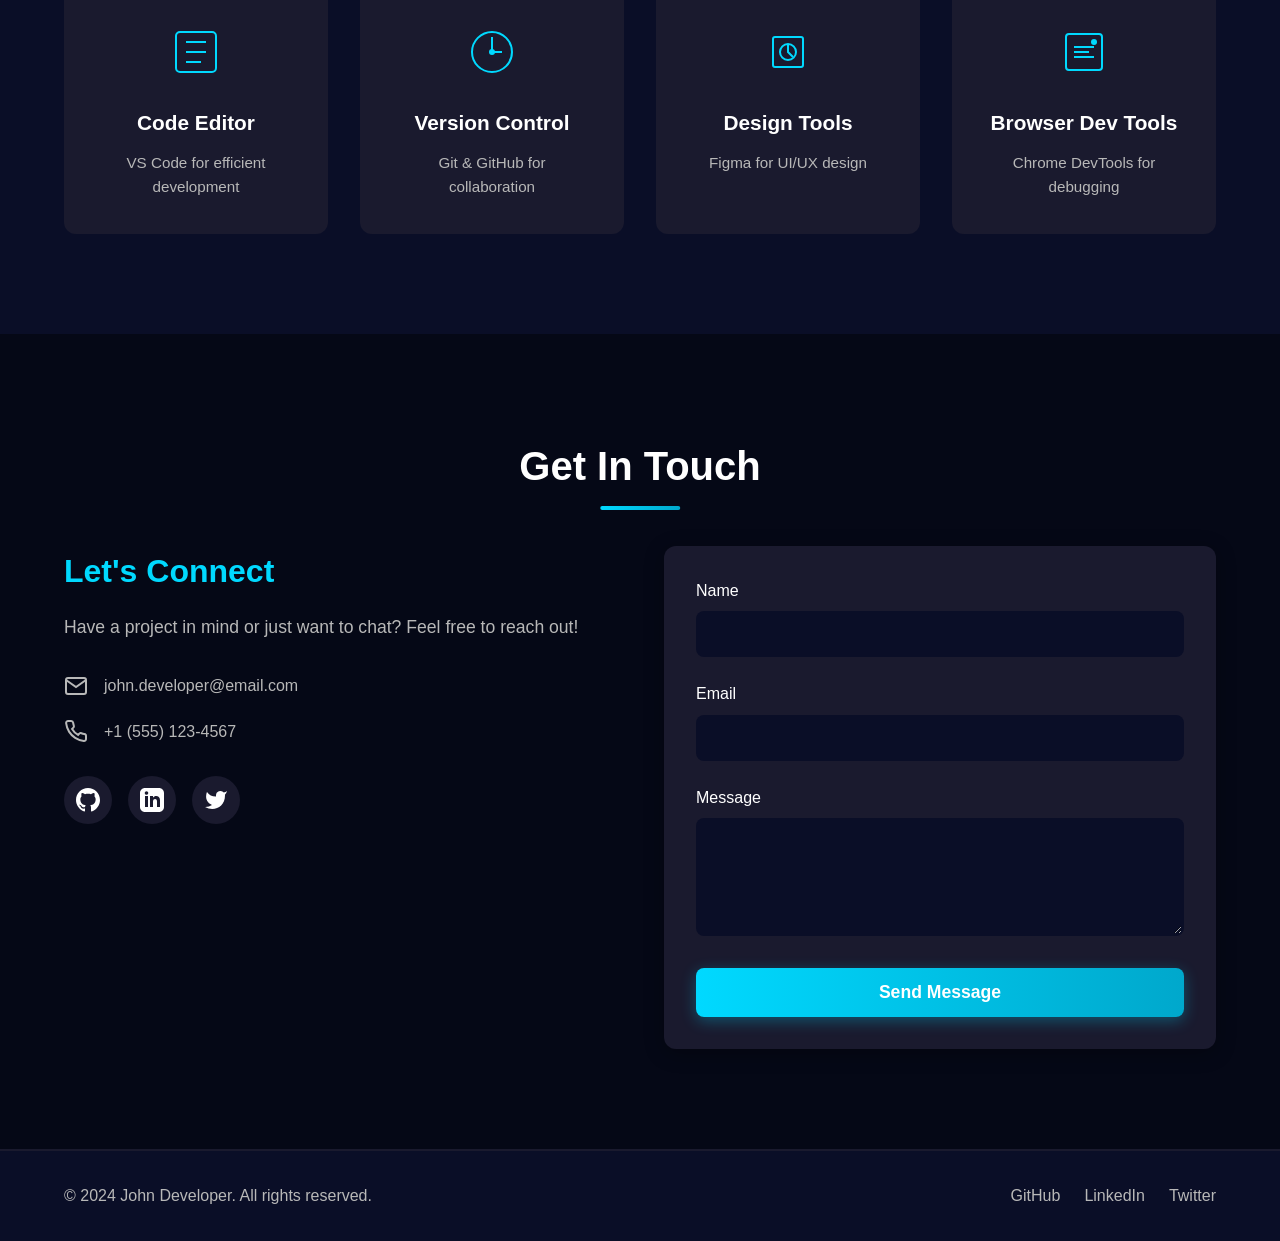
==== commit 83fc6735: "add icon and change padding" ====
--- a/index.html
+++ b/index.html
@@ -4,7 +4,9 @@
     <meta charset="UTF-8" />
     <link rel="icon" type="image/svg+xml" href="/vite.svg" />
     <meta name="viewport" content="width=device-width, initial-scale=1.0" />
-    <title>John Developer - Portfolio</title>
+    <title>Portfolio</title>
+    <link rel="icon" href="demo_icon.gif" type="image/gif" sizes="16x16">
+    <link rel="icon" href="https://cdn-icons-png.flaticon.com/512/4997/4997543.png">
     <link rel="stylesheet" href="style.css" />
     <meta
       property="og:image"
@@ -235,7 +237,7 @@
     </section>
 
     <!-- Projects -->
-    <h1 class="section-title">Projects</h1>
+    <h1 class="section-title" style="position: absolute; z-index: 10;">Projects</h1>
 
       <div class="slider-container">
         <div class="slider">
--- a/style.css
+++ b/style.css
@@ -728,8 +728,8 @@
   height: 400px;
   perspective: 1000px;
   margin: 0 auto;
-  padding-top: 100px;
   z-index: 1;
+  margin-top: 180px;
 }
 
 .slider {
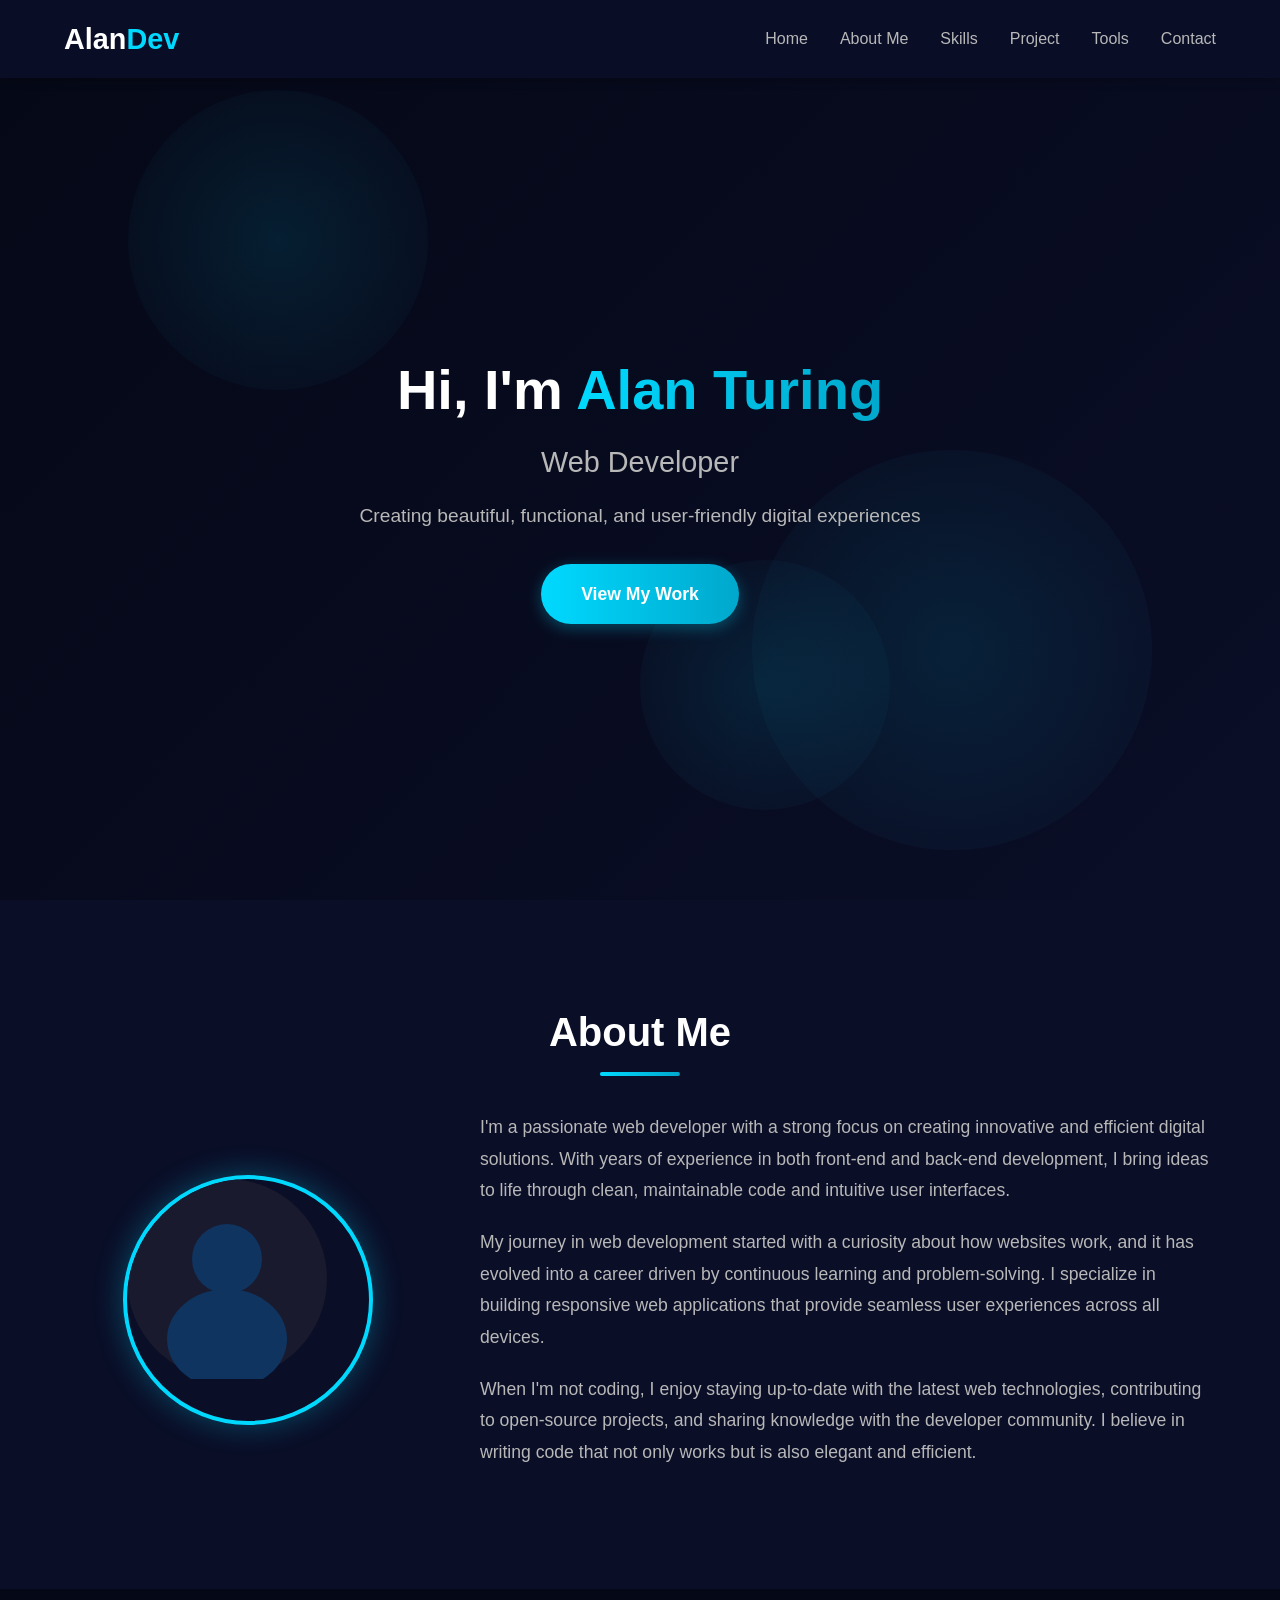
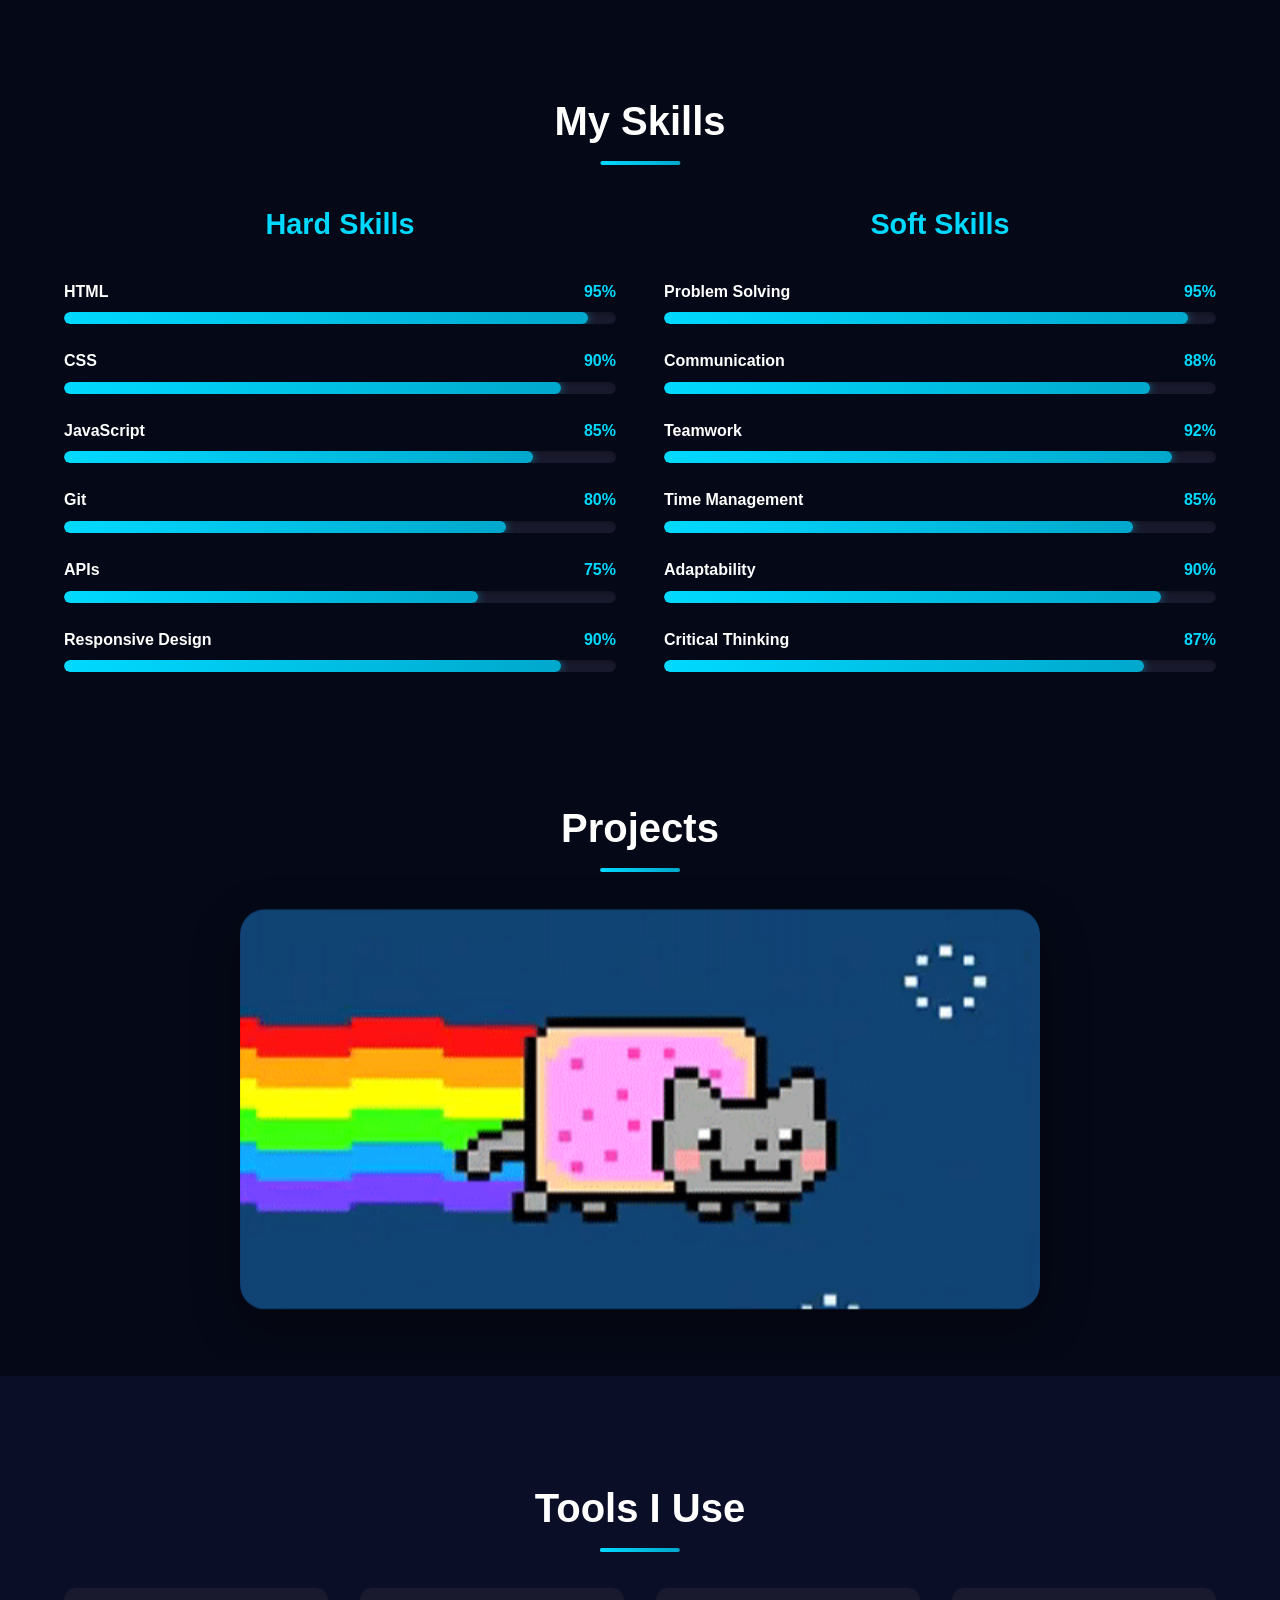
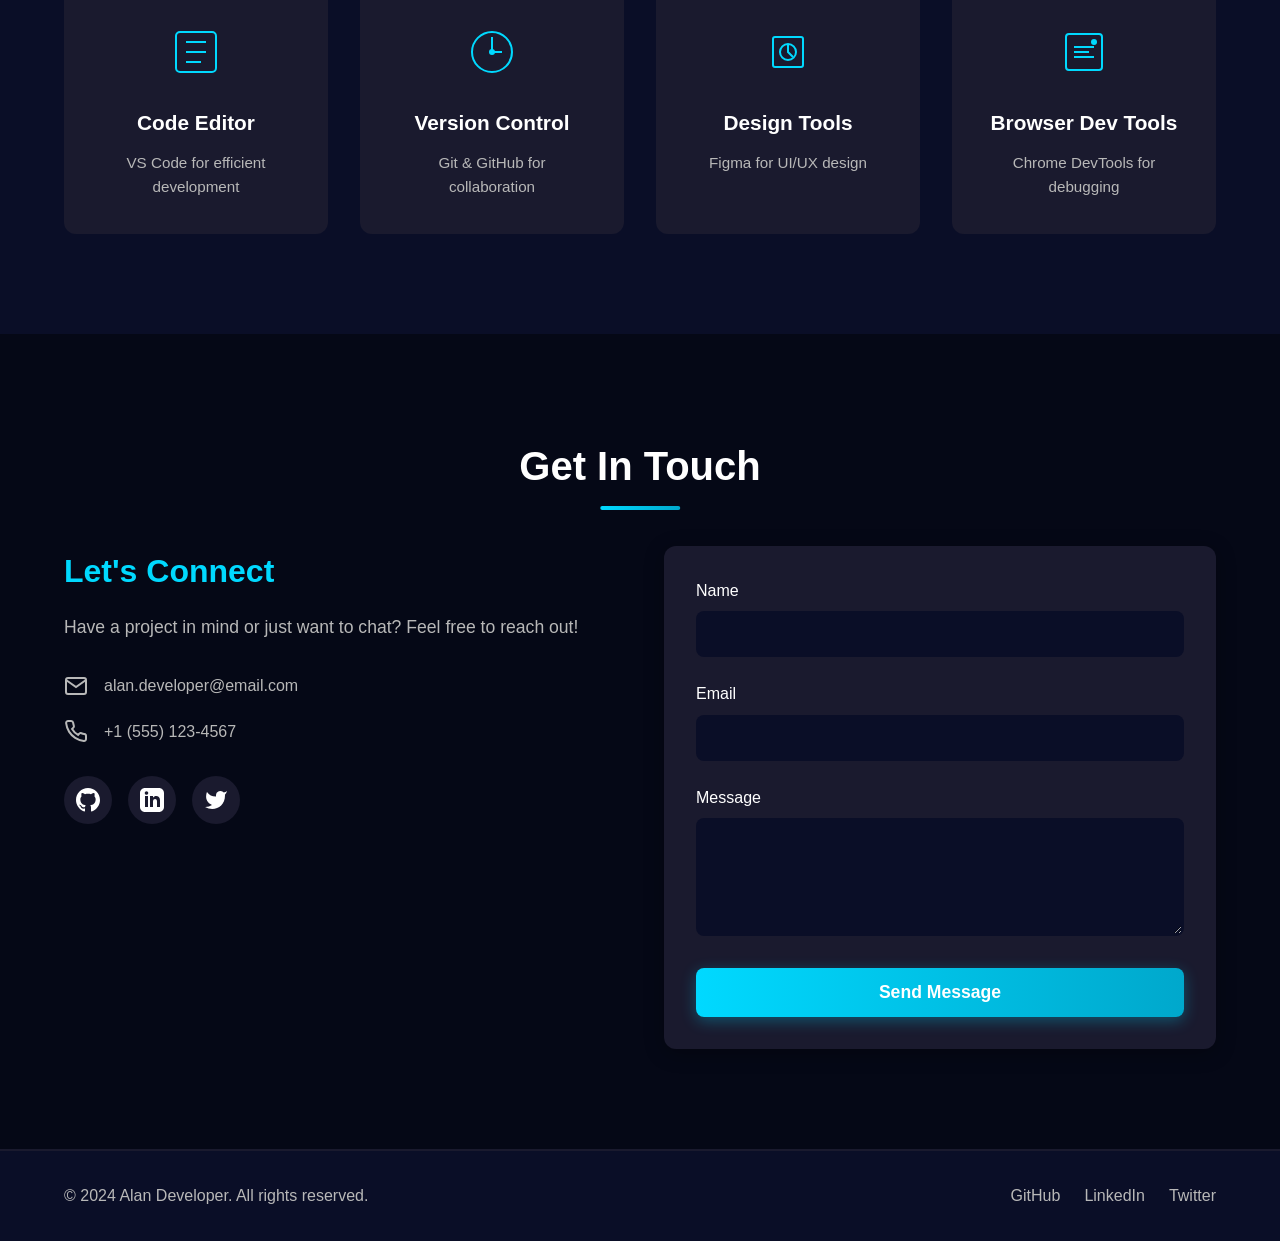
==== commit 1bcfcb17: "add new project" ====
--- a/index.html
+++ b/index.html
@@ -23,12 +23,13 @@
     <nav class="navbar" id="navbar">
       <div class="nav-container">
         <div class="logo">
-          <a href="#home">John<span>Dev</span></a>
+          <a href="#home">Alan<span>Dev</span></a>
         </div>
         <ul class="nav-menu">
           <li><a href="#home" class="nav-link">Home</a></li>
-          <li><a href="#about" class="nav-link">Projects</a></li>
+          <li><a href="#about" class="nav-link">About Me</a></li>
           <li><a href="#skills" class="nav-link">Skills</a></li>
+          <li><a href="#project" class="nav-link">Project</a></li>
           <li><a href="#tools" class="nav-link">Tools</a></li>
           <li><a href="#contact" class="nav-link">Contact</a></li>
         </ul>
@@ -45,7 +46,7 @@
       <div class="hero-container">
         <div class="hero-content">
           <h1 class="hero-title">
-            Hi, I'm <span class="highlight">Alan uring</span>
+            Hi, I'm <span class="highlight">Alan Turing</span>
           </h1>
           <p class="hero-subtitle">Web Developer</p>
           <p class="hero-description">
@@ -237,10 +238,21 @@
     </section>
 
     <!-- Projects -->
-    <h1 class="section-title" style="position: absolute; z-index: 10;">Projects</h1>
+     <div id="project">
+       <h1 class="section-title" style="position: absolute; z-index: 10; ">Projects</h1>
+     </div>
 
       <div class="slider-container">
         <div class="slider">
+          <div class="slide">
+            <img src="./gifs/nyan-cat.gif" alt="">
+          </div>
+          <div class="slide">
+            <a href="./projects/Logo/index.html">
+              <img src="./gifs/project_1.gif" alt="">
+            </a>
+
+          </div>
           <div class="slide">
             <img src="./gifs/nyan-cat.gif" alt="">
           </div>
@@ -410,7 +422,7 @@
                   />
                   <polyline points="22,6 12,13 2,6" />
                 </svg>
-                <span>john.developer@email.com</span>
+                <span>alan.developer@email.com</span>
               </div>
               <div class="contact-item">
                 <svg
@@ -498,7 +510,7 @@
       <div class="container">
         <div class="footer-content">
           <p class="copyright">
-            &copy; 2024 John Developer. All rights reserved.
+            &copy; 2024 Alan Developer. All rights reserved.
           </p>
           <div class="footer-links">
             <a href="#" class="footer-link">GitHub</a>
@@ -509,6 +521,6 @@
       </div>
     </footer>
 
-    <script type="module" src="./main.js"></script>
+    <script src="./main.js"></script>
   </body>
 </html>
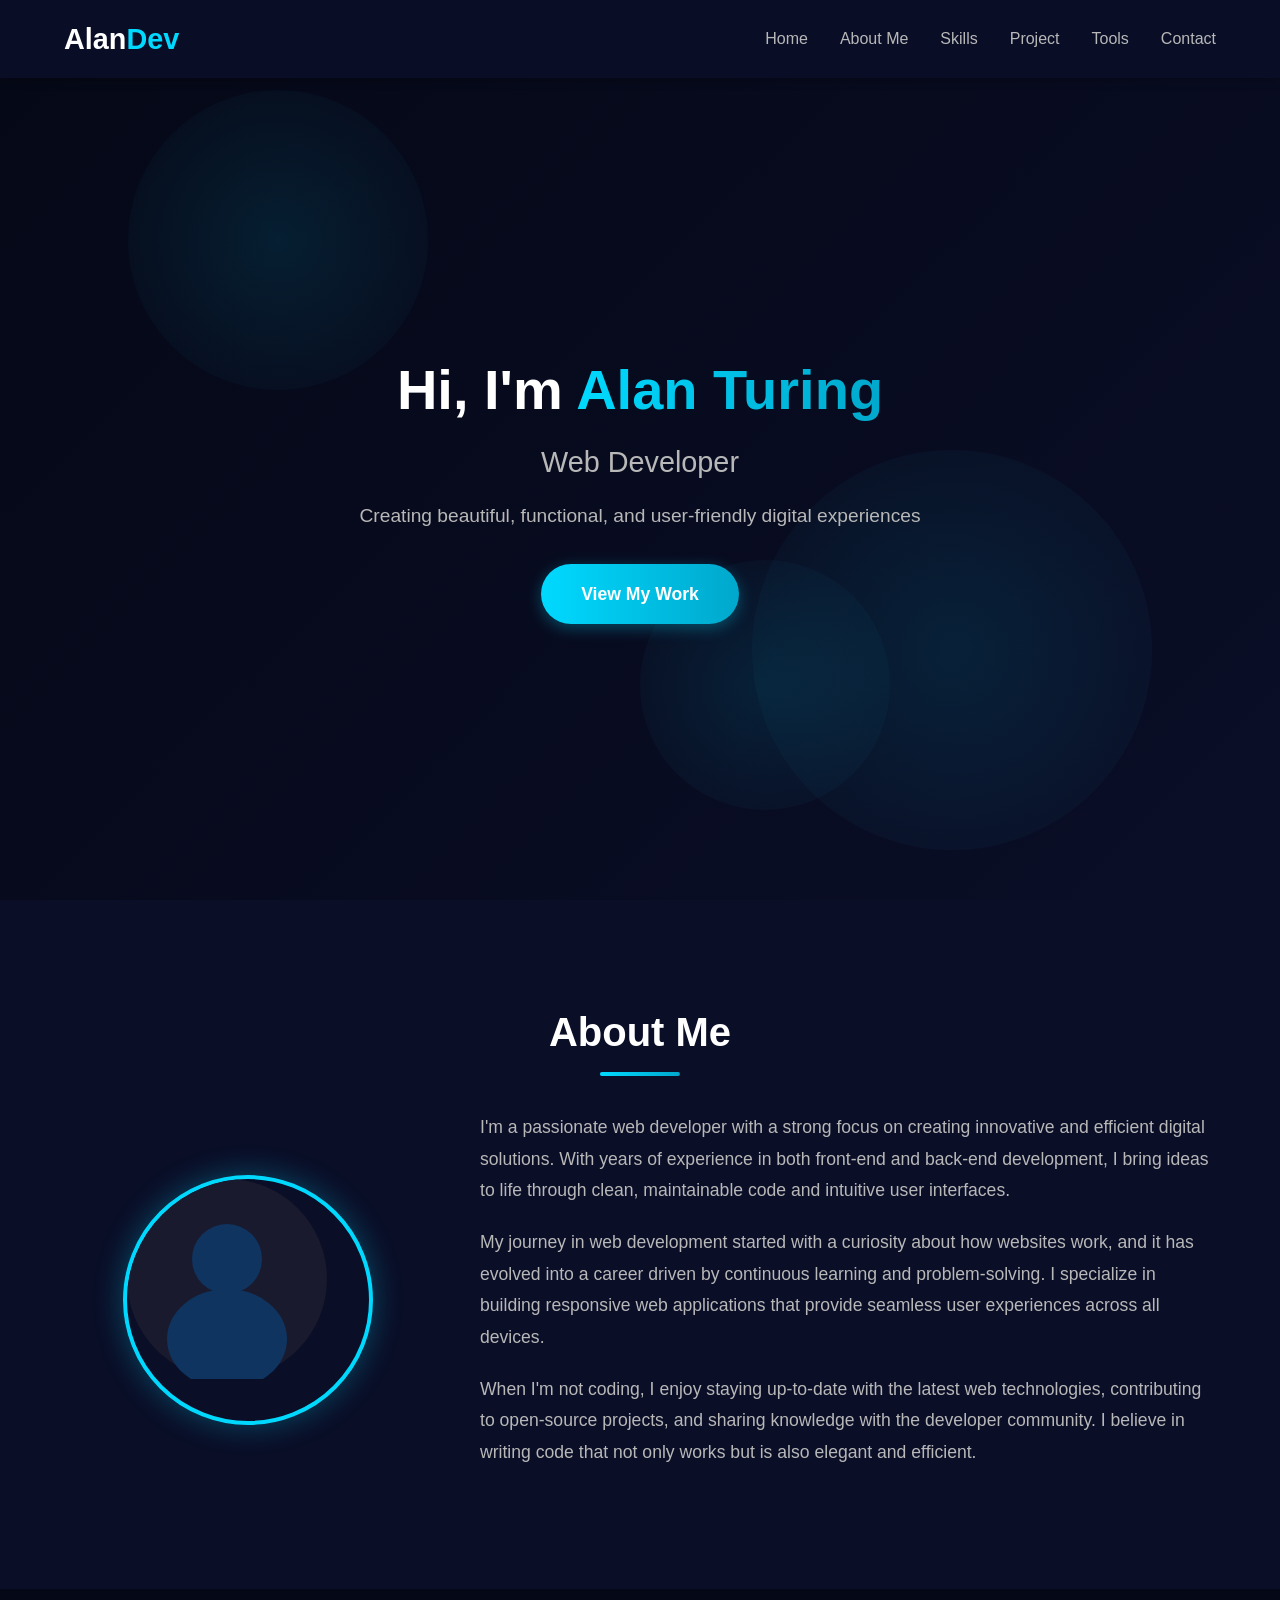
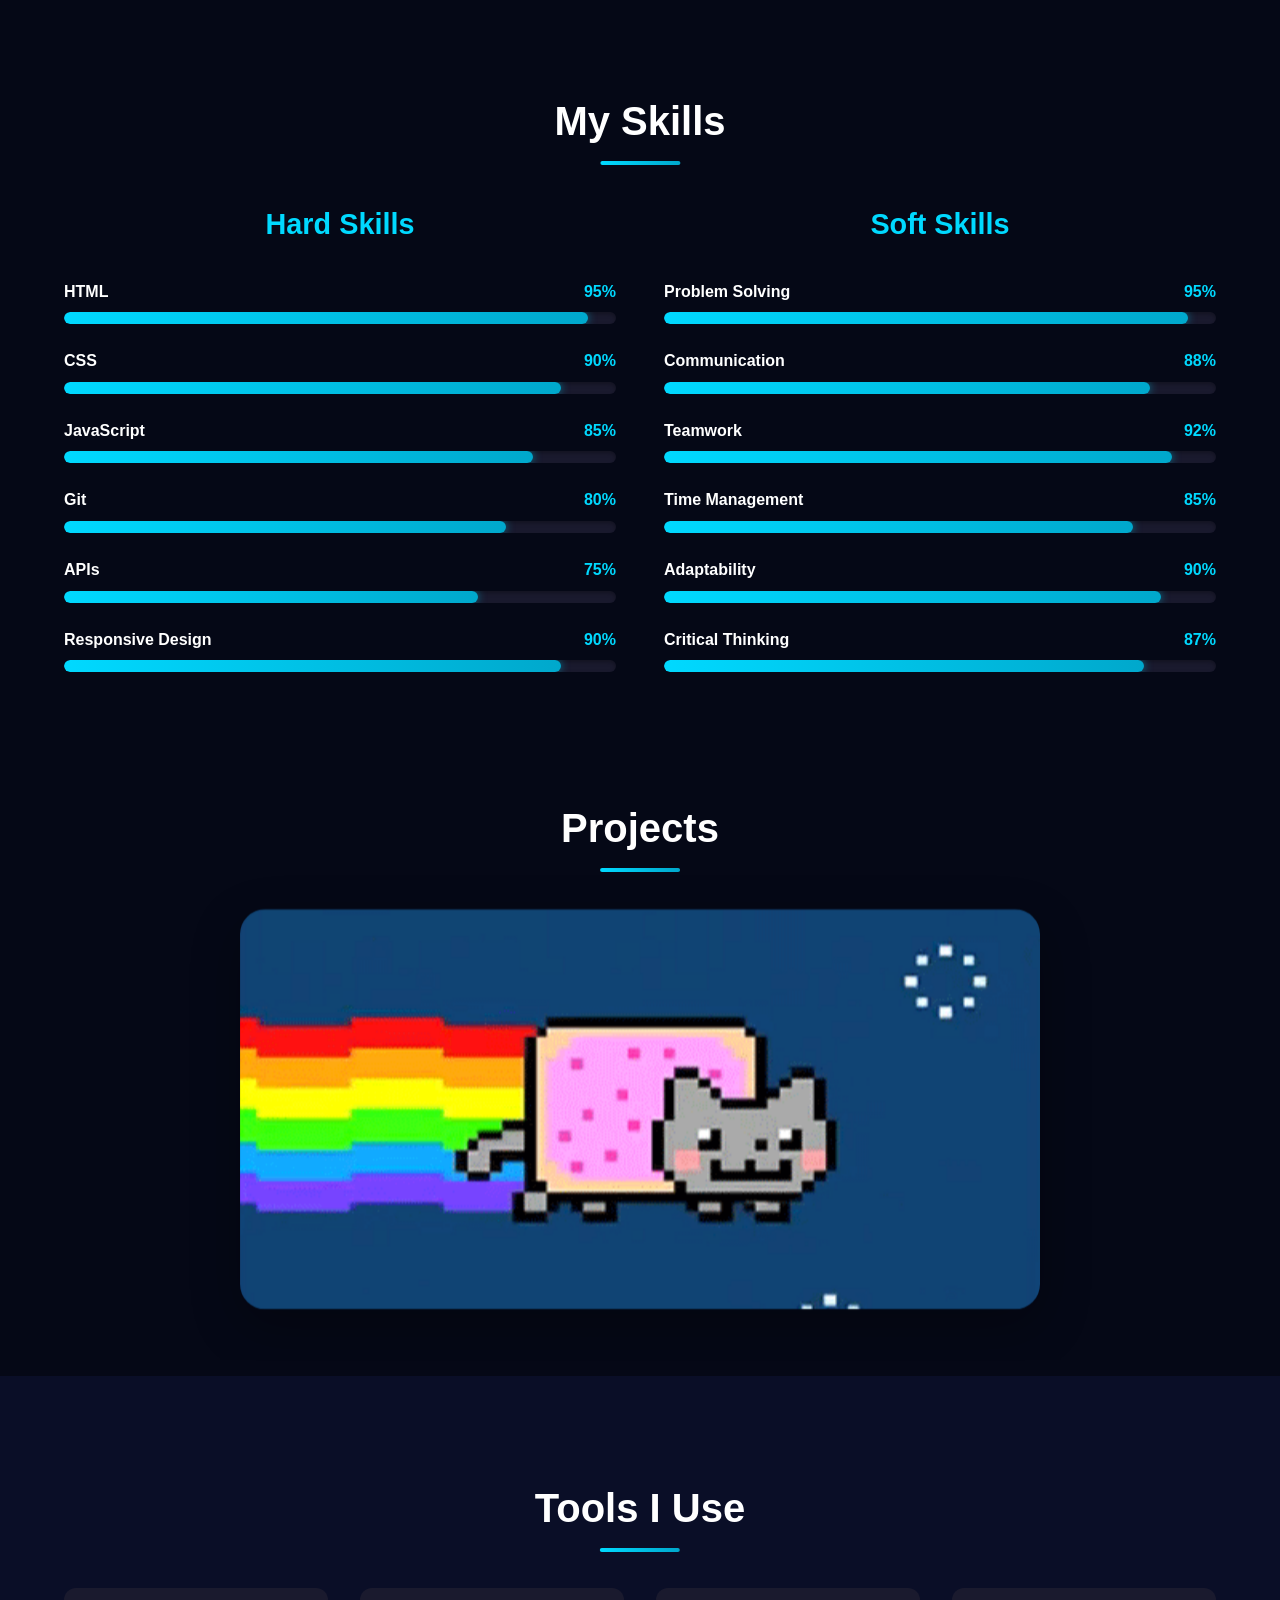
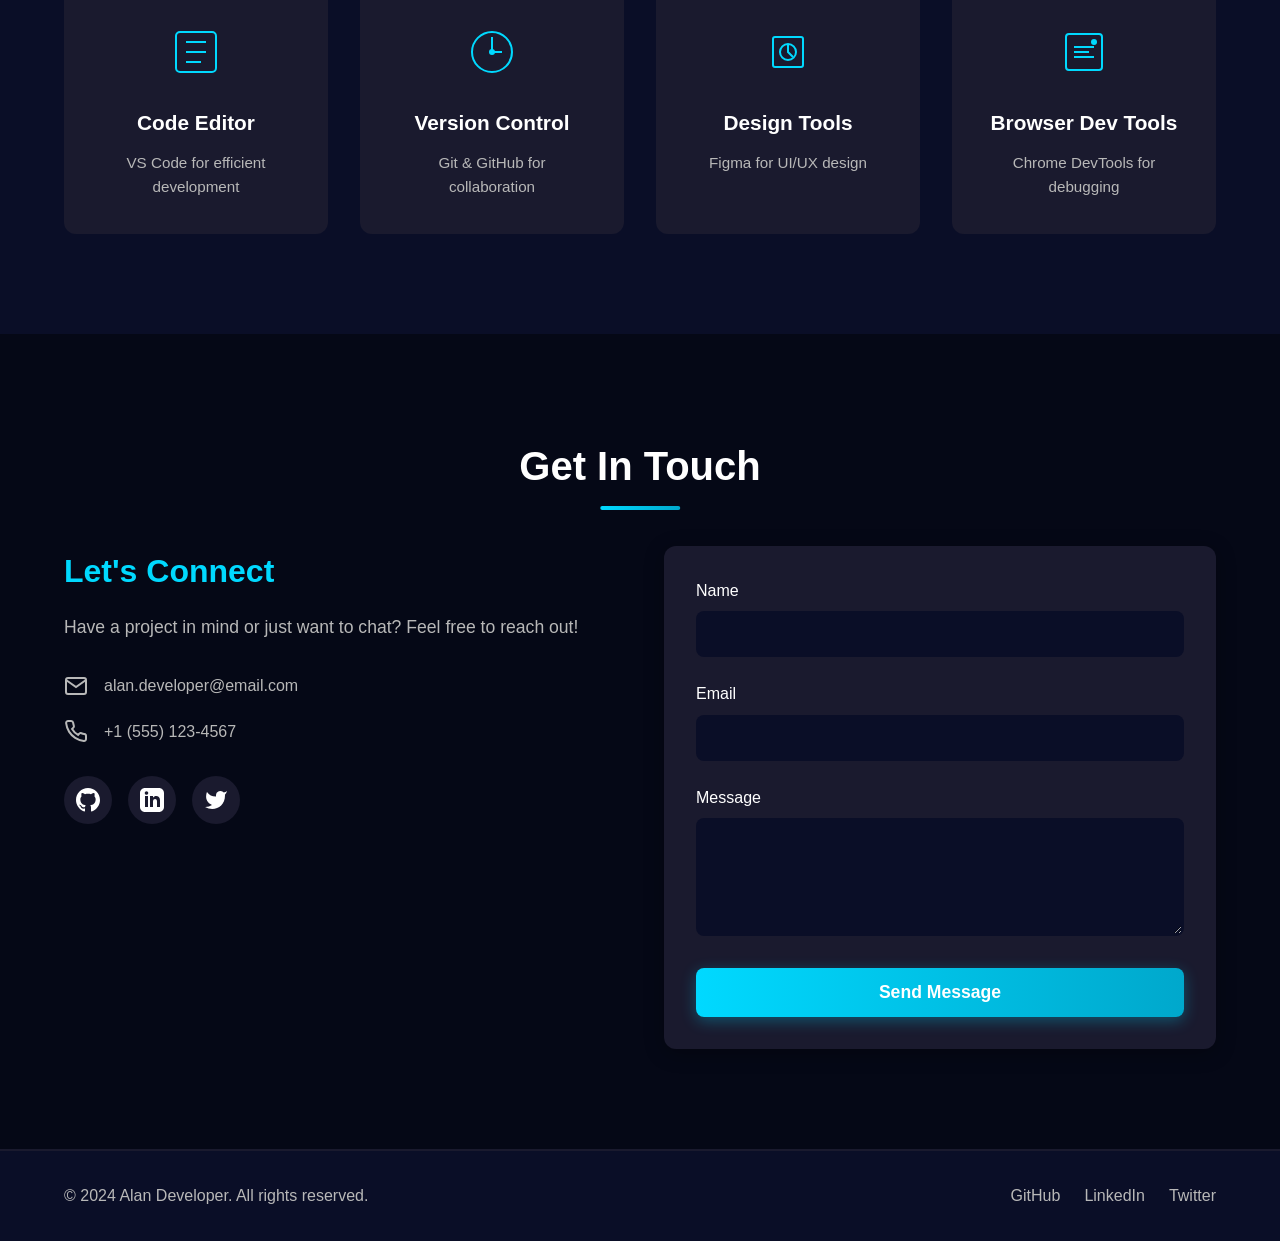
==== commit 2e9035a3: "del option Removed Open Graph and Twitter card meta tags from the head section." ====
--- a/index.html
+++ b/index.html
@@ -8,15 +8,6 @@
     <link rel="icon" href="demo_icon.gif" type="image/gif" sizes="16x16">
     <link rel="icon" href="https://cdn-icons-png.flaticon.com/512/4997/4997543.png">
     <link rel="stylesheet" href="style.css" />
-    <meta
-      property="og:image"
-      content="https://bolt.new/static/og_default.png"
-    />
-    <meta name="twitter:card" content="summary_large_image" />
-    <meta
-      name="twitter:image"
-      content="https://bolt.new/static/og_default.png"
-    />
   </head>
   <body>
     <!-- Navigation Bar -->
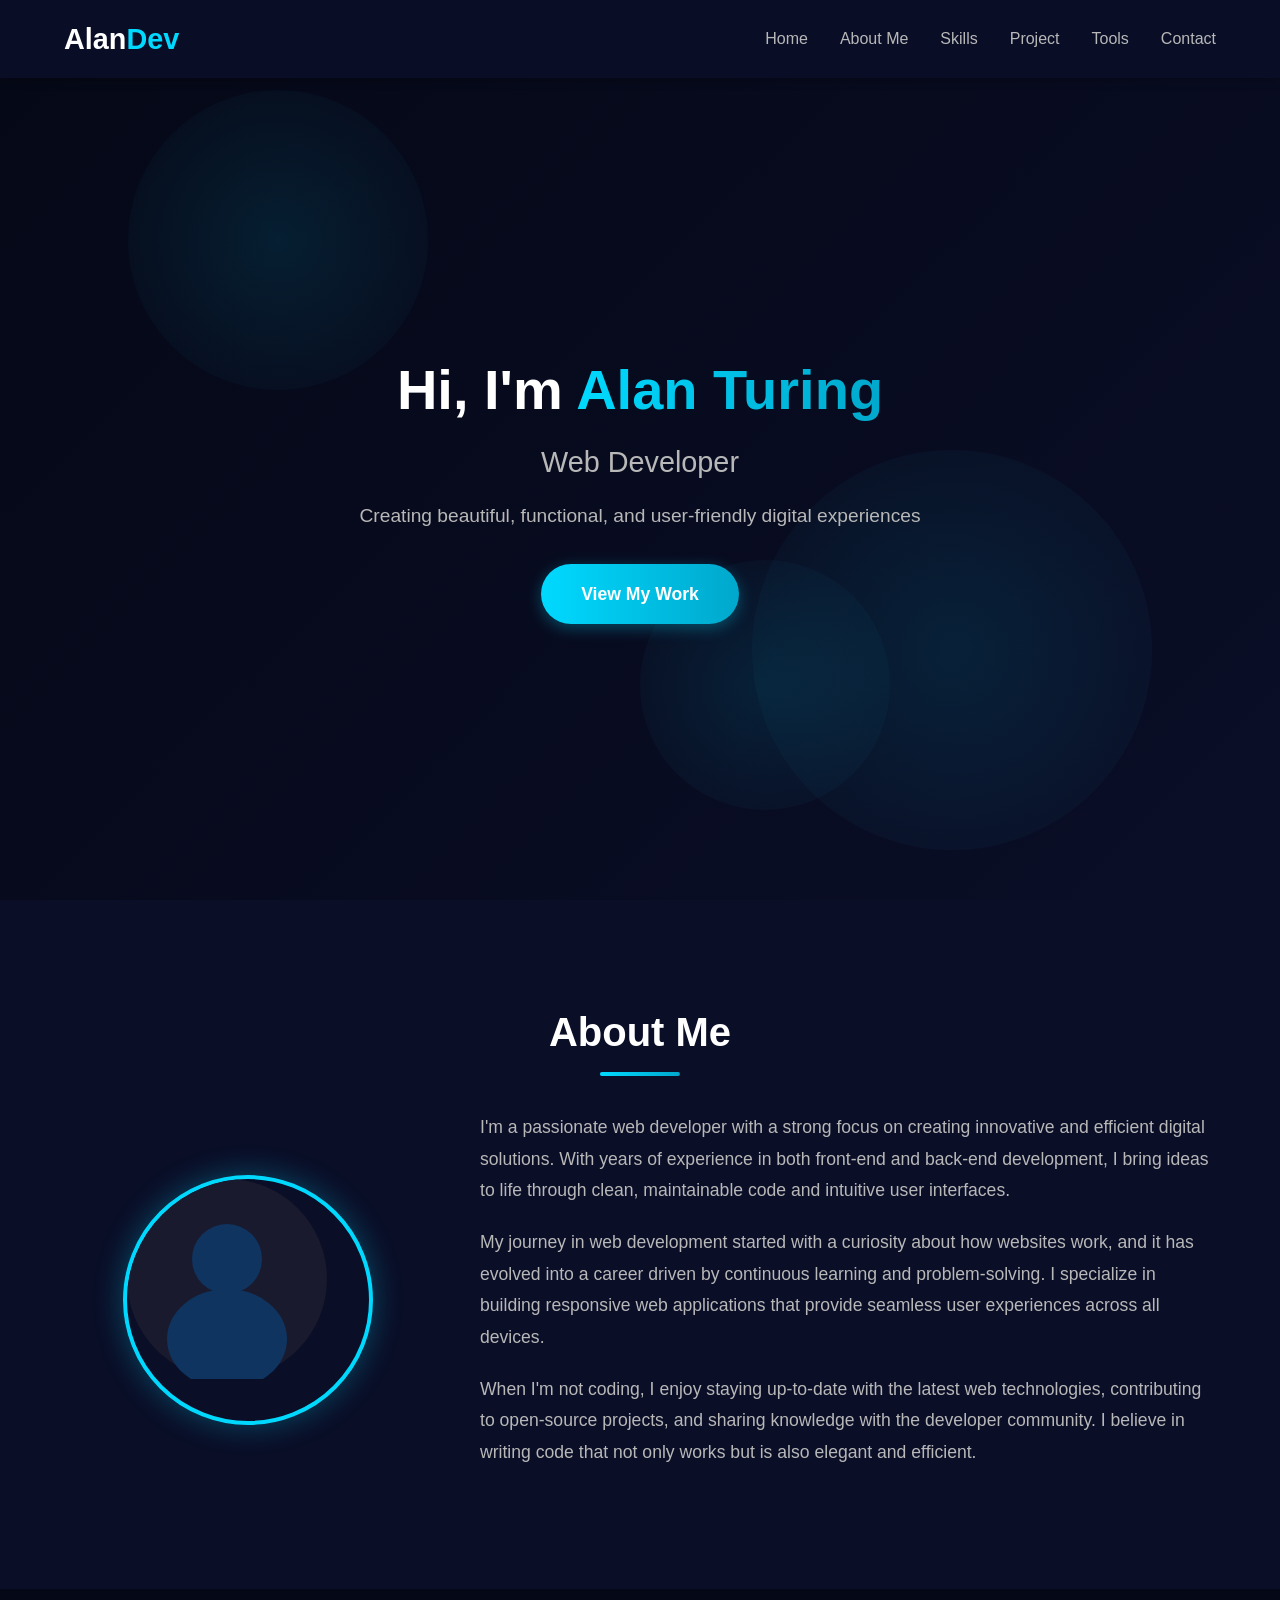
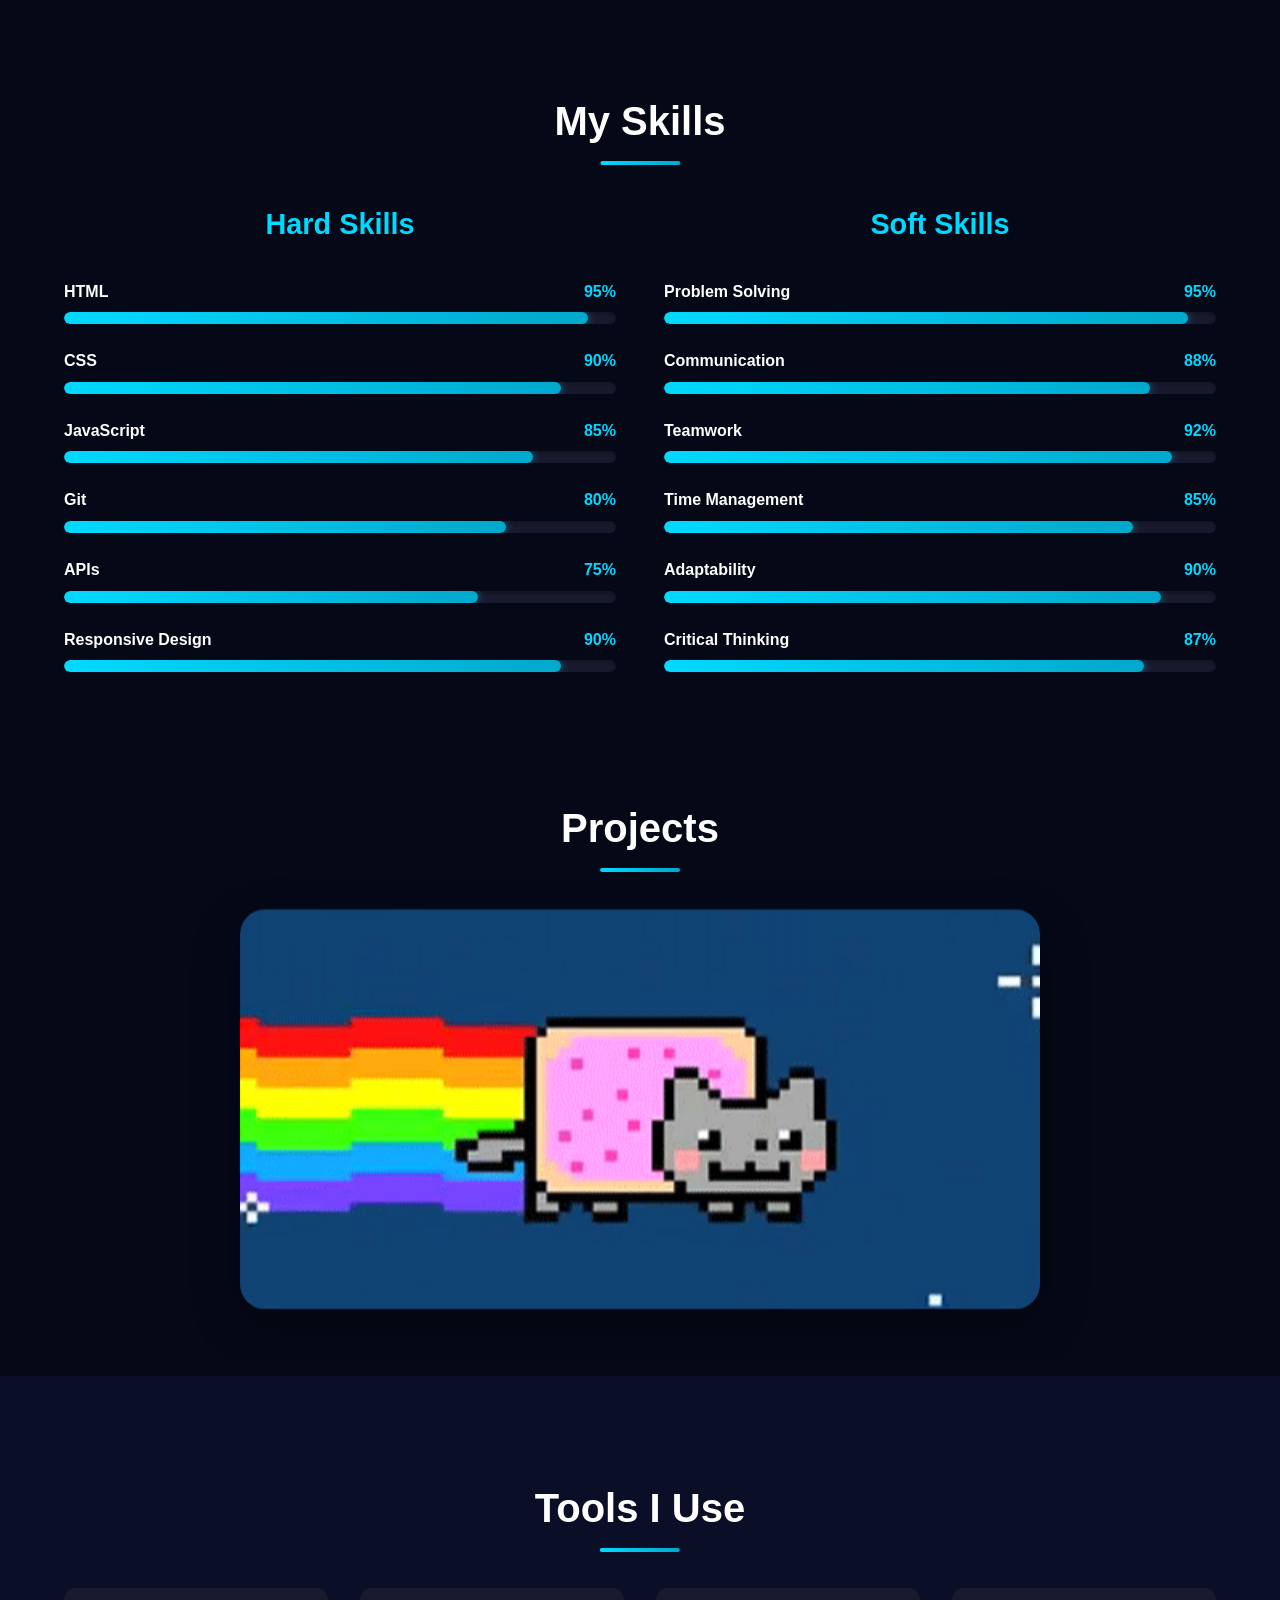
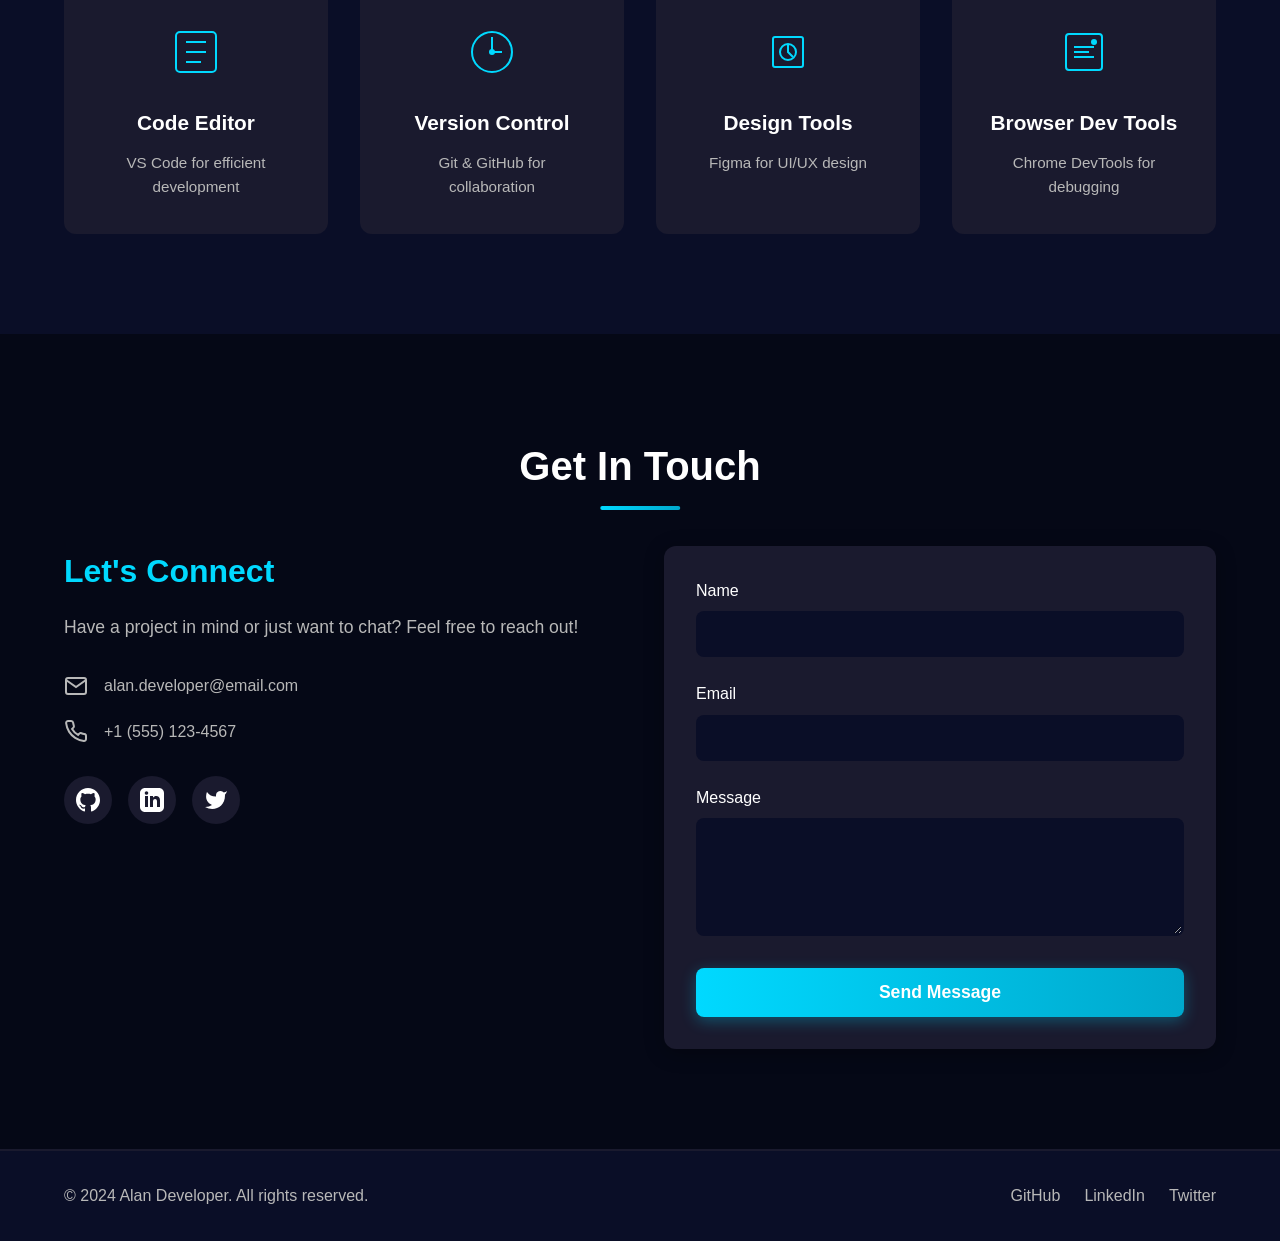
==== commit cddd1681: "Update favicon links in index.html Removed old icon links and updated to a new icon." ====
--- a/index.html
+++ b/index.html
@@ -2,10 +2,8 @@
 <html lang="en">
   <head>
     <meta charset="UTF-8" />
-    <link rel="icon" type="image/svg+xml" href="/vite.svg" />
     <meta name="viewport" content="width=device-width, initial-scale=1.0" />
     <title>Portfolio</title>
-    <link rel="icon" href="demo_icon.gif" type="image/gif" sizes="16x16">
     <link rel="icon" href="https://cdn-icons-png.flaticon.com/512/4997/4997543.png">
     <link rel="stylesheet" href="style.css" />
   </head>
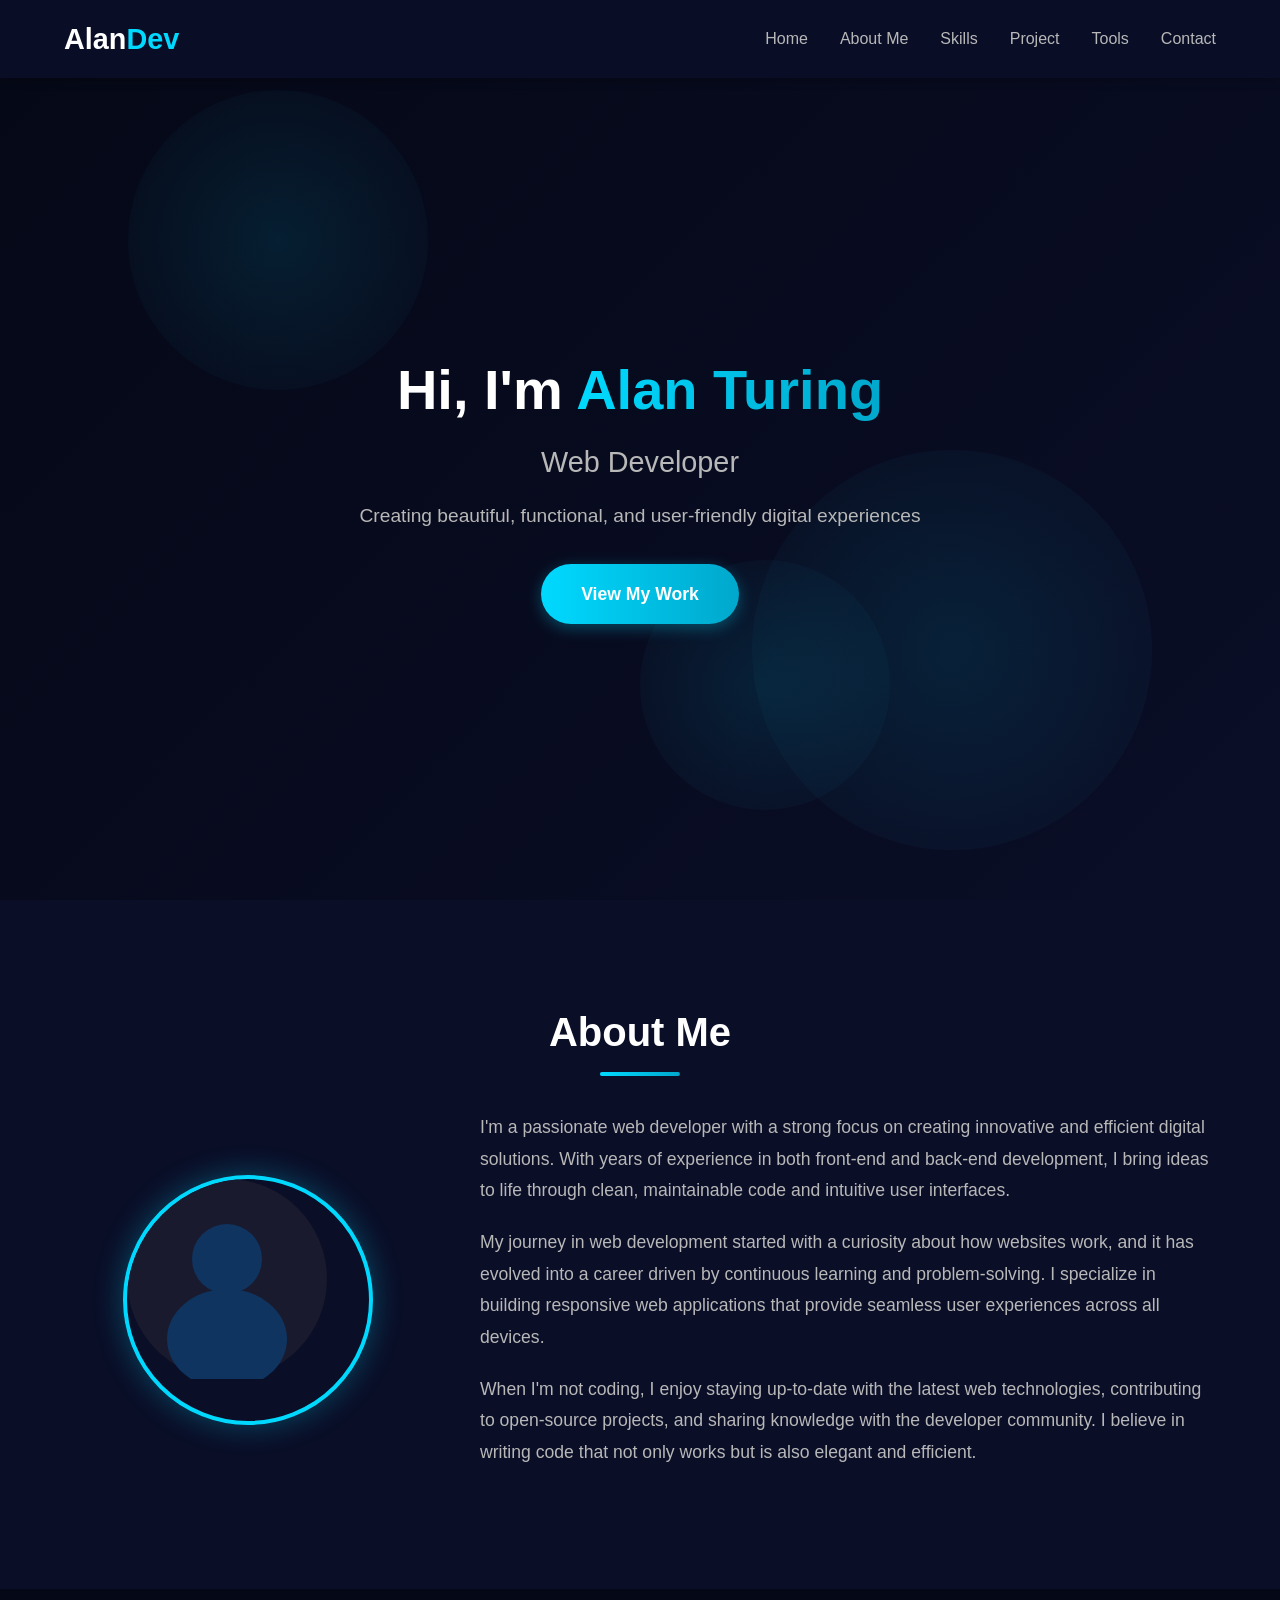
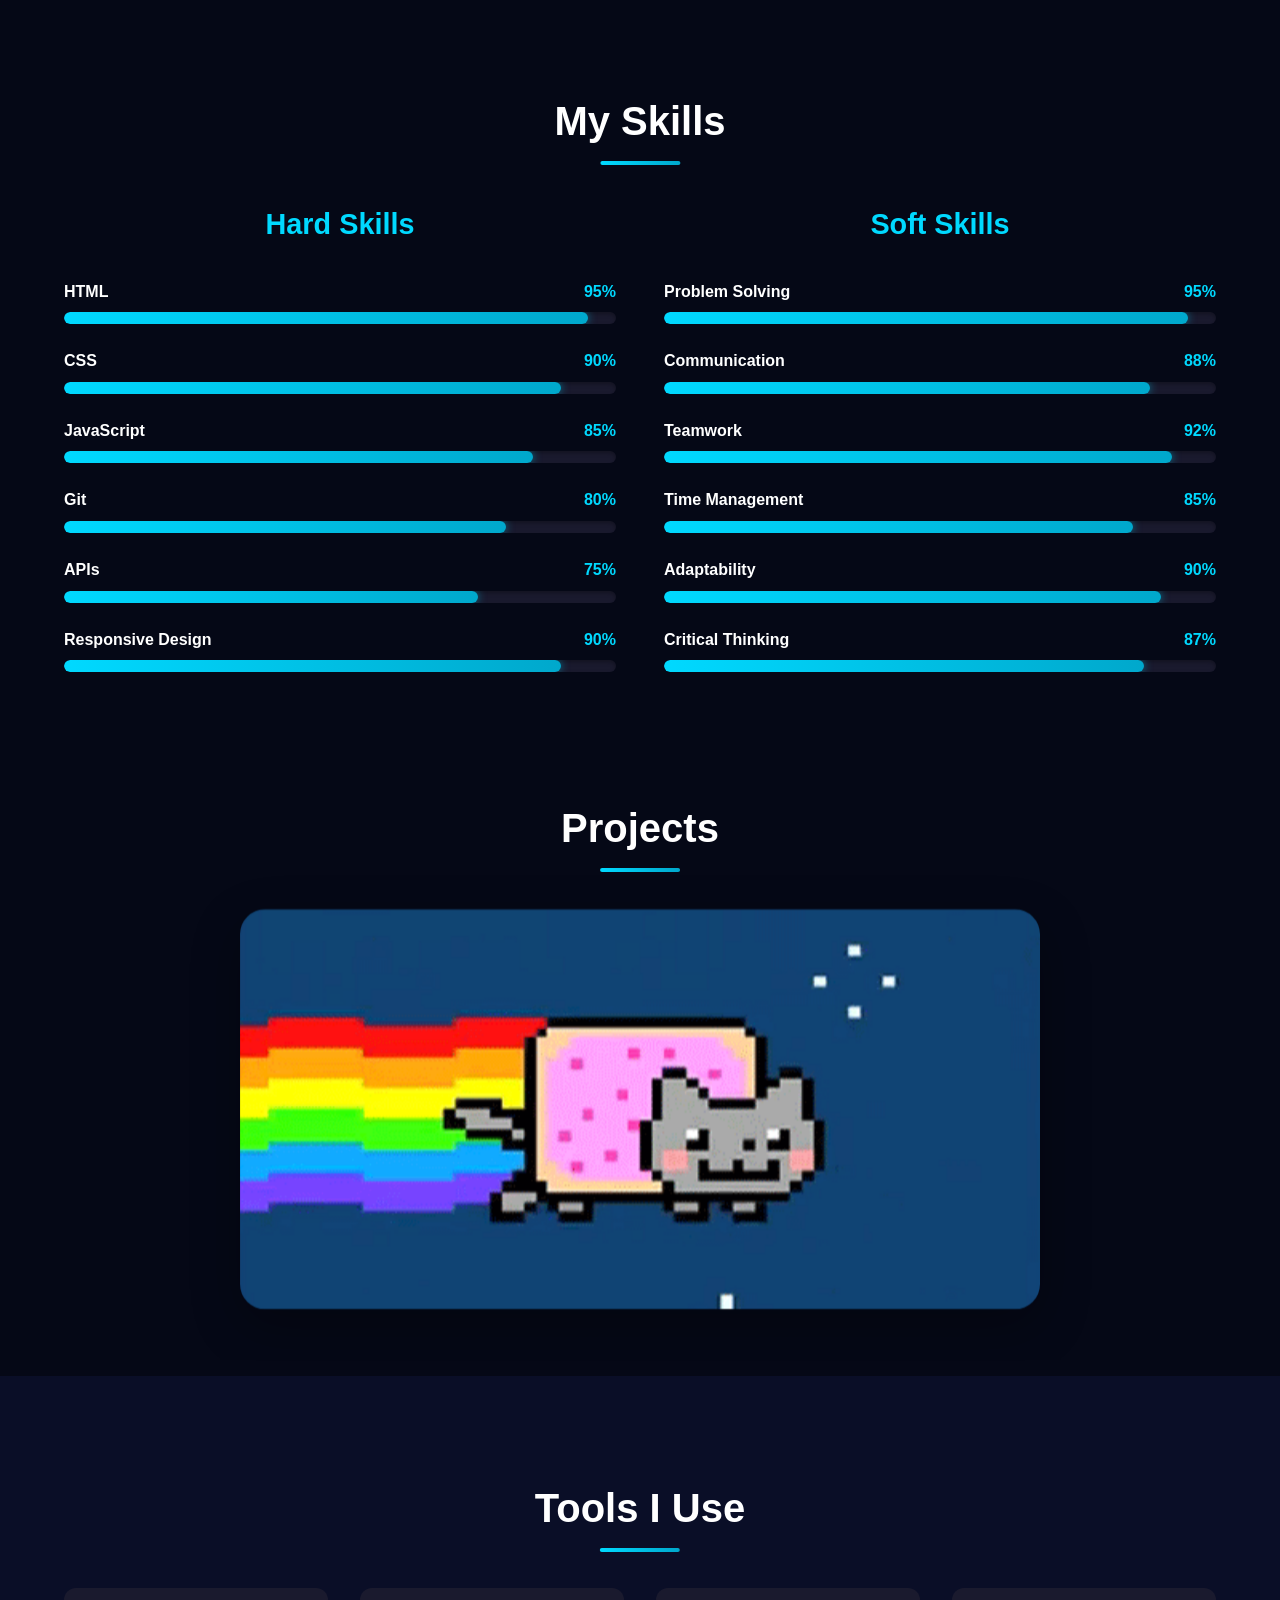
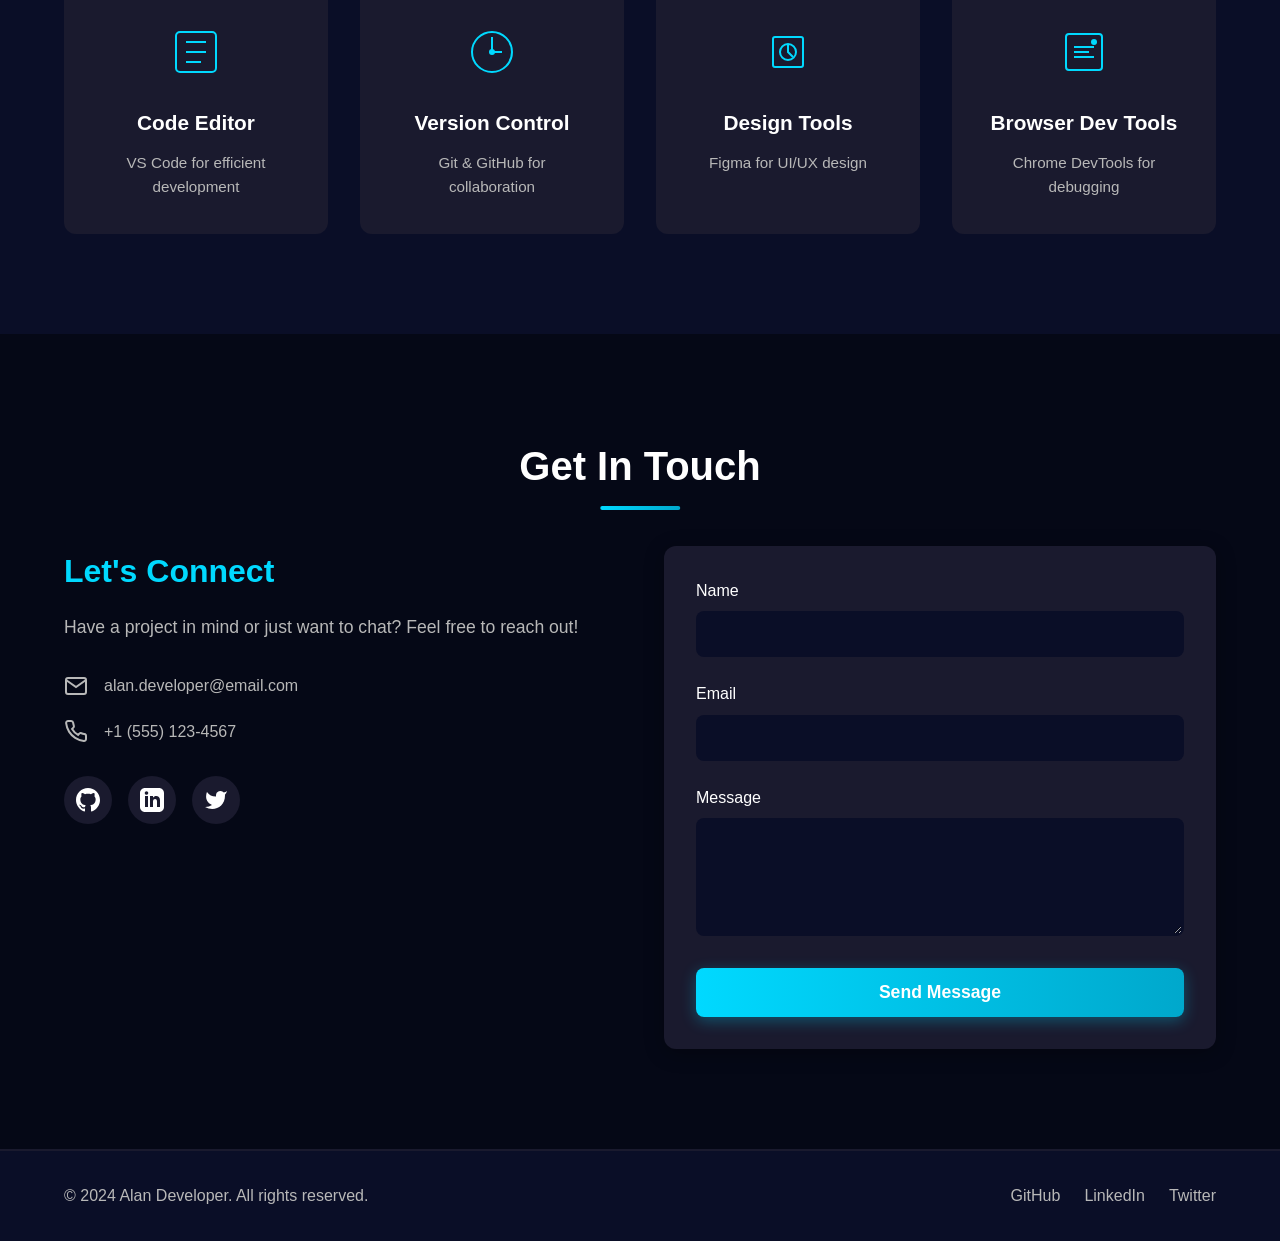
==== commit 5581857c: "add new project" ====
--- a/index.html
+++ b/index.html
@@ -1,8 +1,10 @@
 <!doctype html>
 <html lang="en">
   <head>
-    <meta charset="UTF-8" />
-    <meta name="viewport" content="width=device-width, initial-scale=1.0" />
+    
+    <meta charset="UTF-8">
+    <meta name="viewport" content="width=device-width, initial-scale=1.0">
+
     <title>Portfolio</title>
     <link rel="icon" href="https://cdn-icons-png.flaticon.com/512/4997/4997543.png">
     <link rel="stylesheet" href="style.css" />
@@ -243,7 +245,9 @@
 
           </div>
           <div class="slide">
-            <img src="./gifs/nyan-cat.gif" alt="">
+            <a href="./projects/LasiesVPN/index.html">
+              <img src="./gifs/project_3.gif" alt="">
+            </a>
           </div>
           <div class="slide">
             <a href="./projects/asana/index.html">
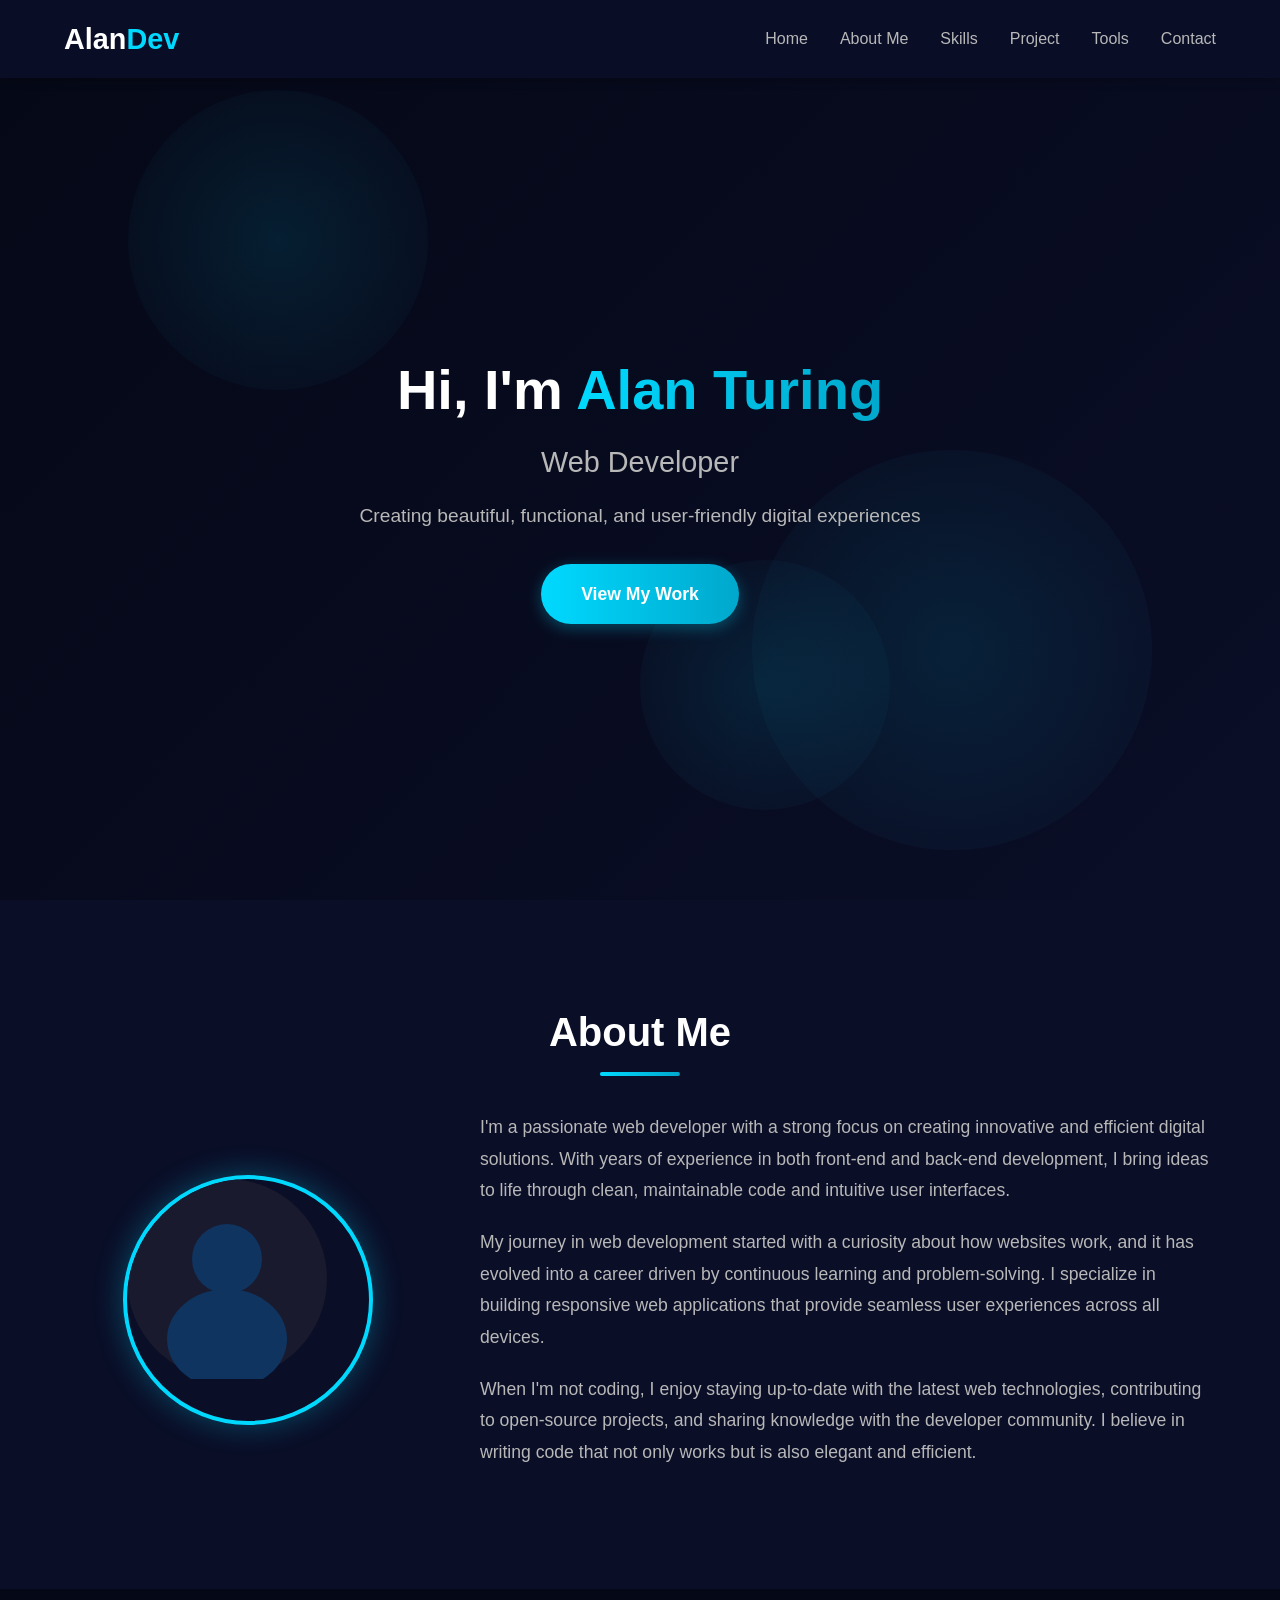
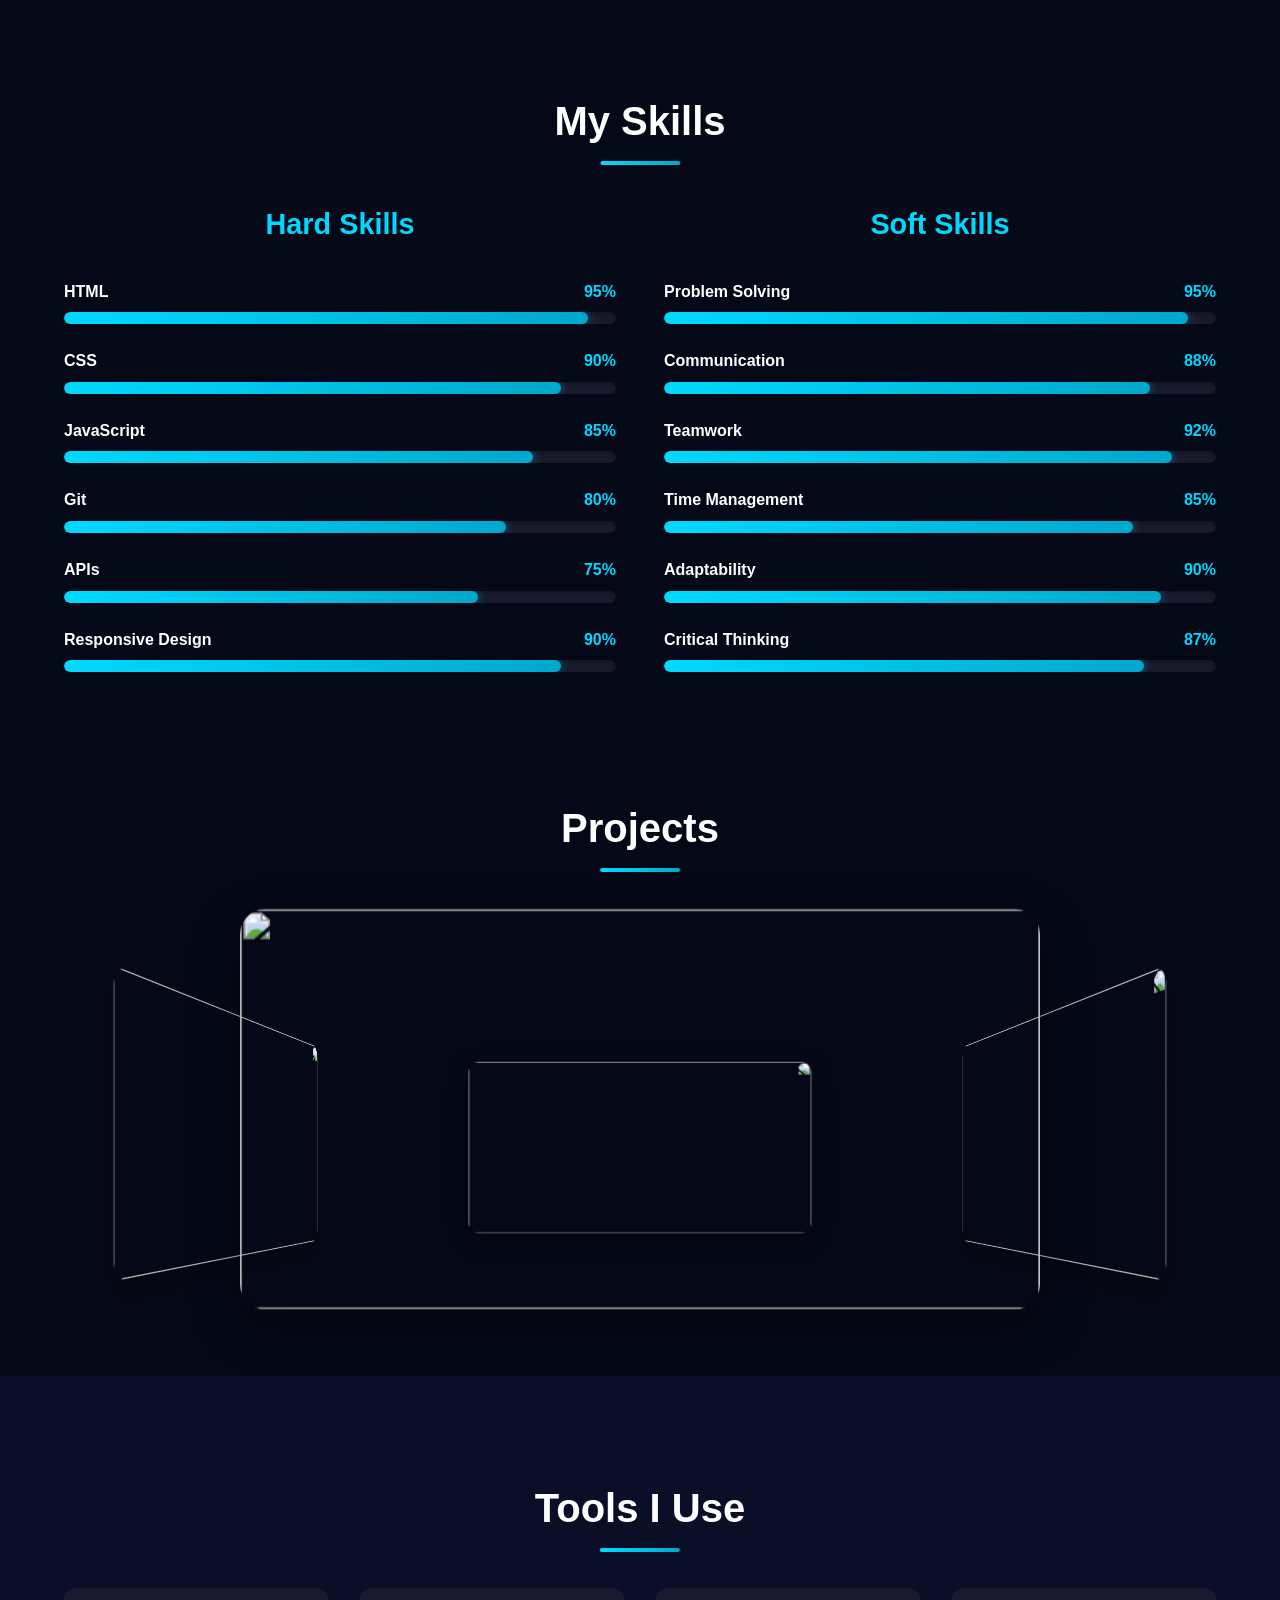
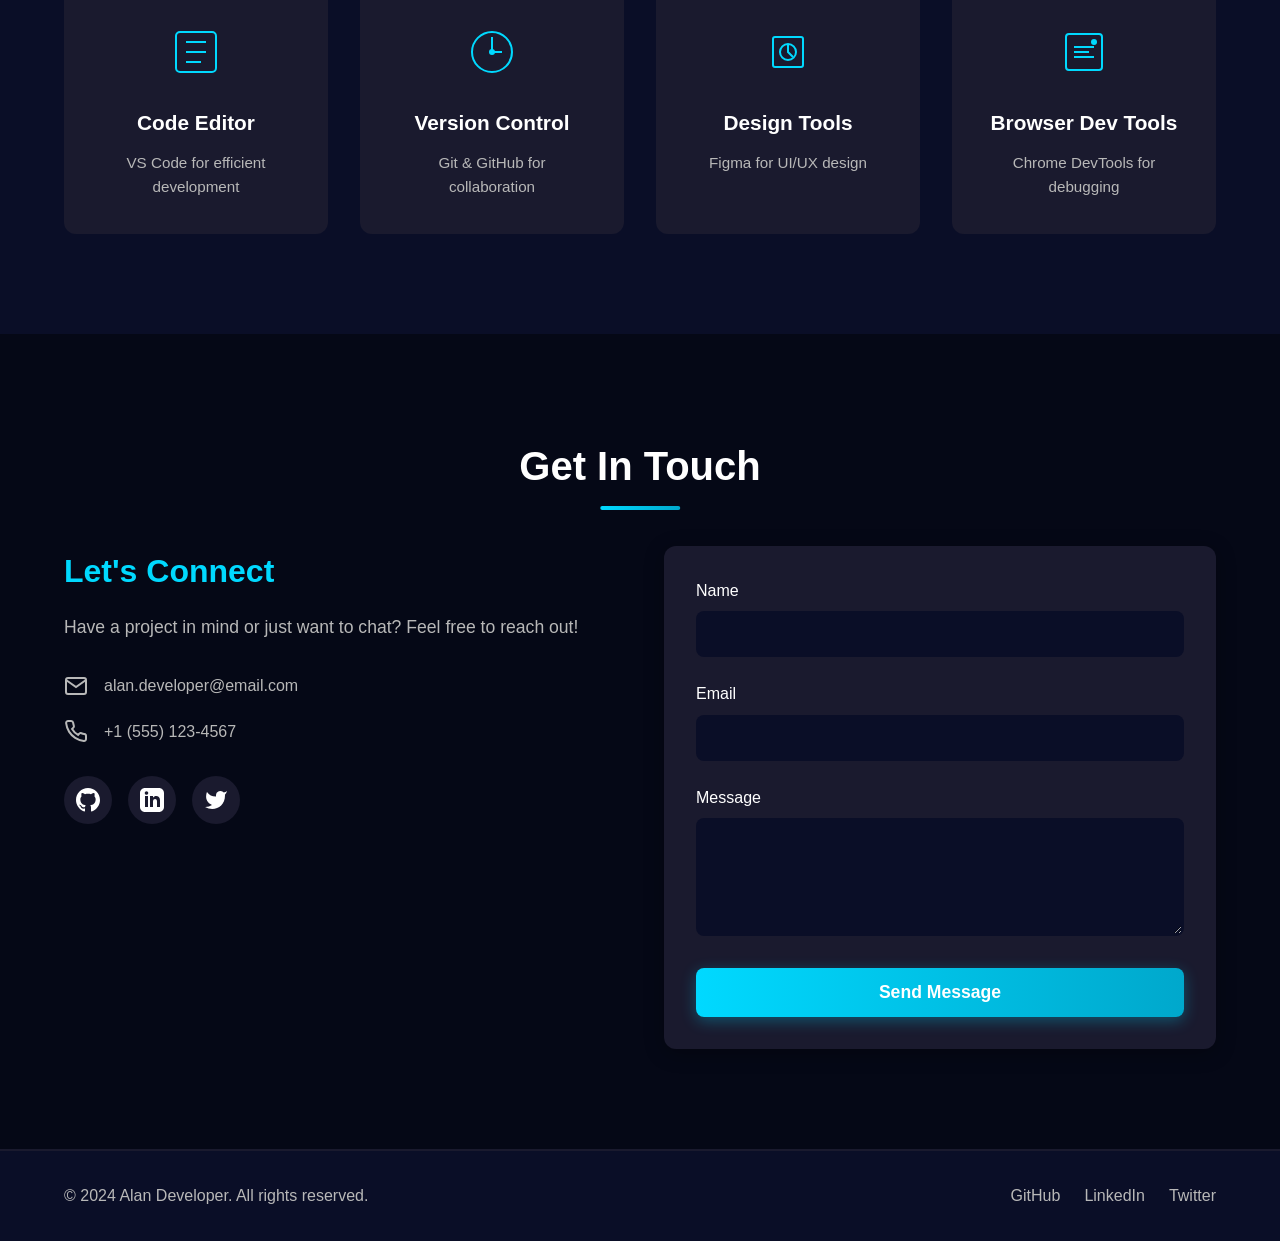
==== commit 767dd71c: "add project Storage" ====
--- a/index.html
+++ b/index.html
@@ -1,10 +1,9 @@
 <!doctype html>
 <html lang="en">
   <head>
-    
-    <meta charset="UTF-8">
-    <meta name="viewport" content="width=device-width, initial-scale=1.0">
-
+    <meta charset="UTF-8" />
+    <link rel="icon" type="image/svg+xml" href="/vite.svg" />
+    <meta name="viewport" content="width=device-width, initial-scale=1.0" />
     <title>Portfolio</title>
     <link rel="icon" href="https://cdn-icons-png.flaticon.com/512/4997/4997543.png">
     <link rel="stylesheet" href="style.css" />
@@ -236,7 +235,9 @@
       <div class="slider-container">
         <div class="slider">
           <div class="slide">
-            <img src="./gifs/nyan-cat.gif" alt="">
+            <a href="projects/Storage/index.html">
+              <img src="./gifs/project_4.gif" alt="">
+            </a>
           </div>
           <div class="slide">
             <a href="./projects/Logo/index.html">
